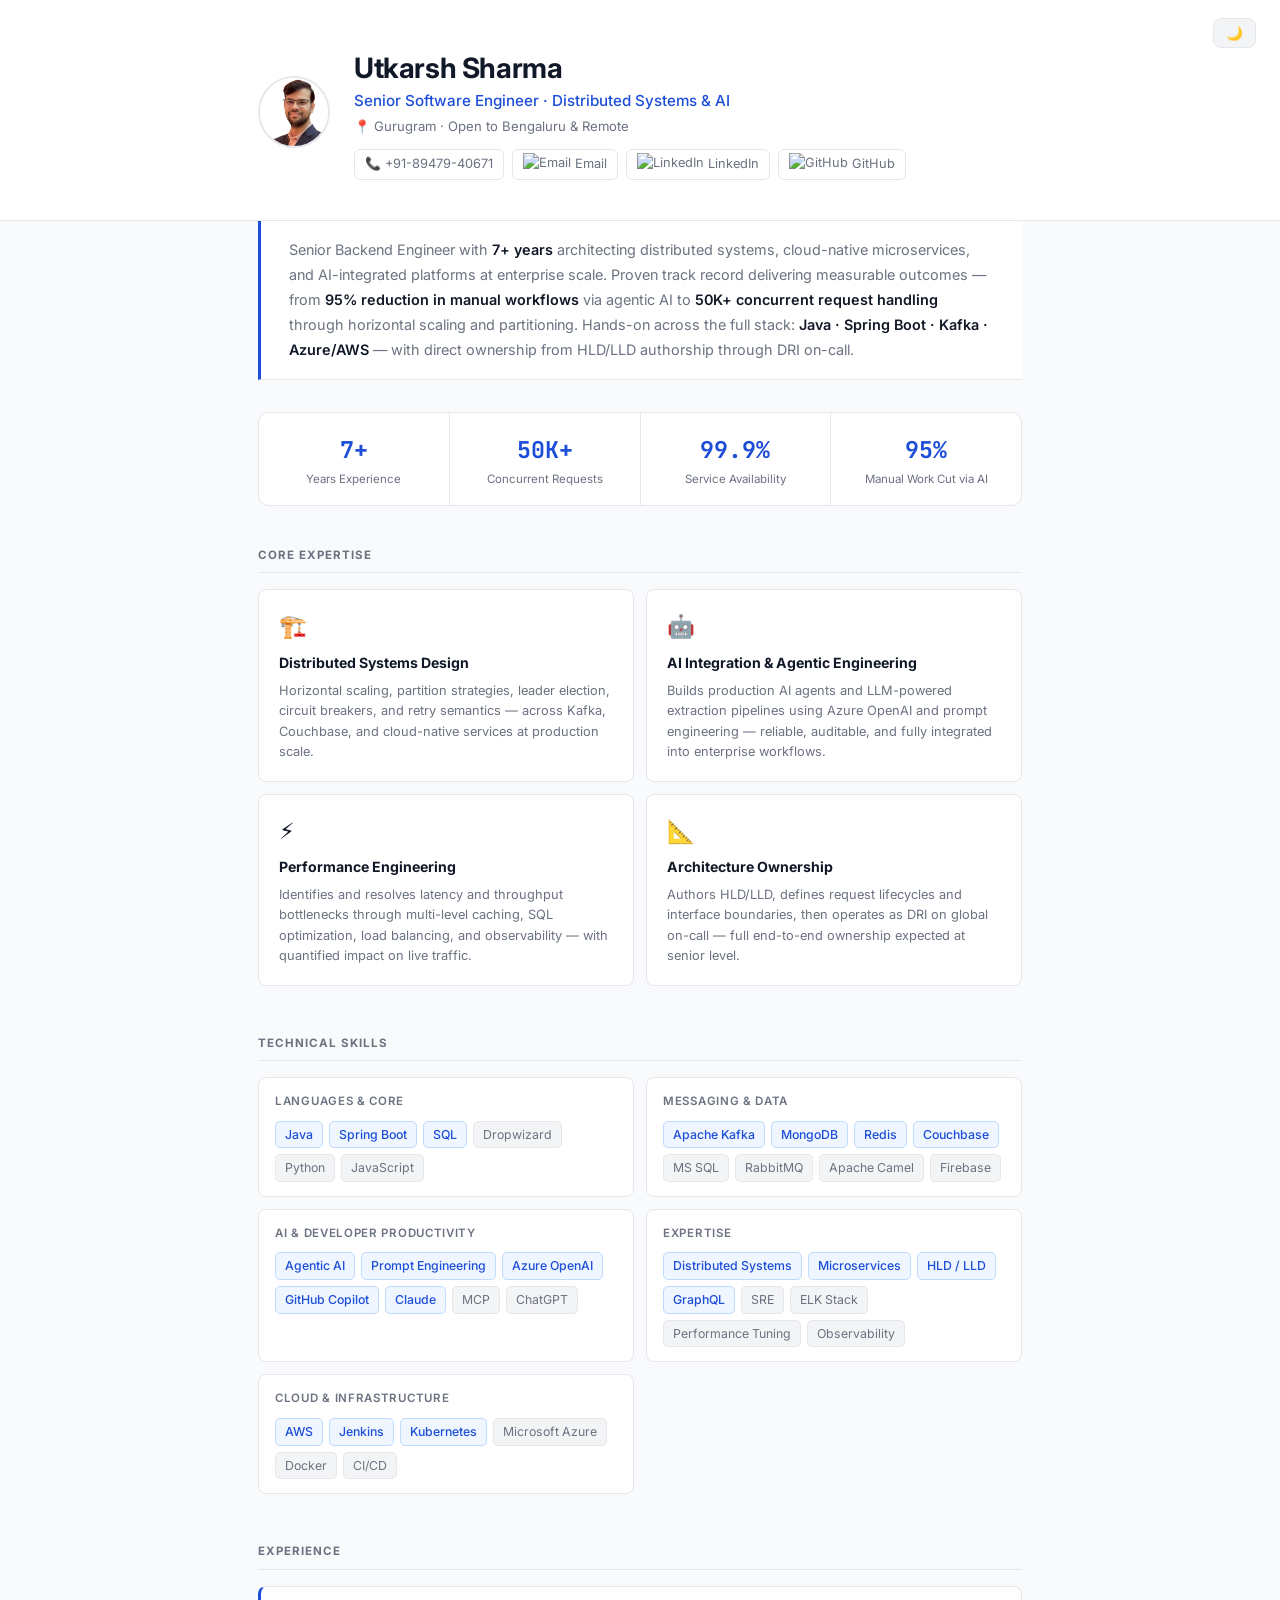
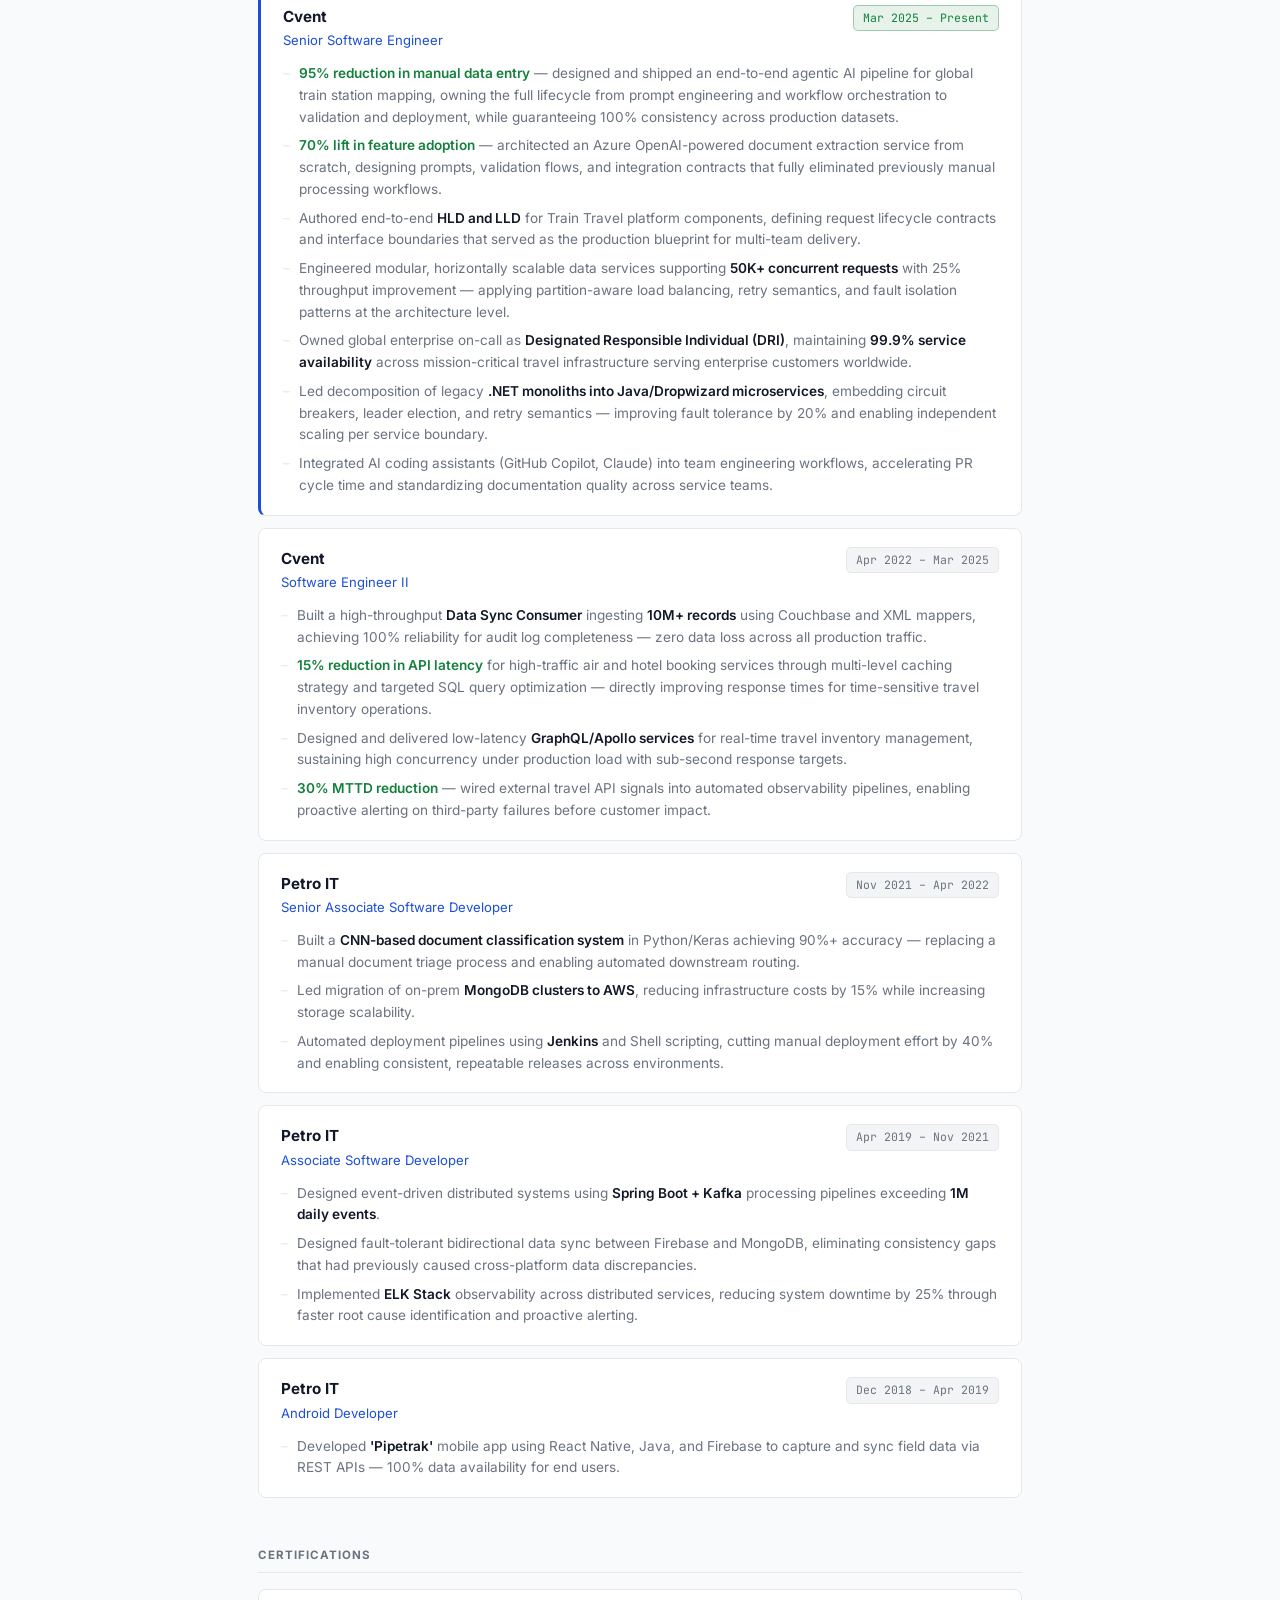
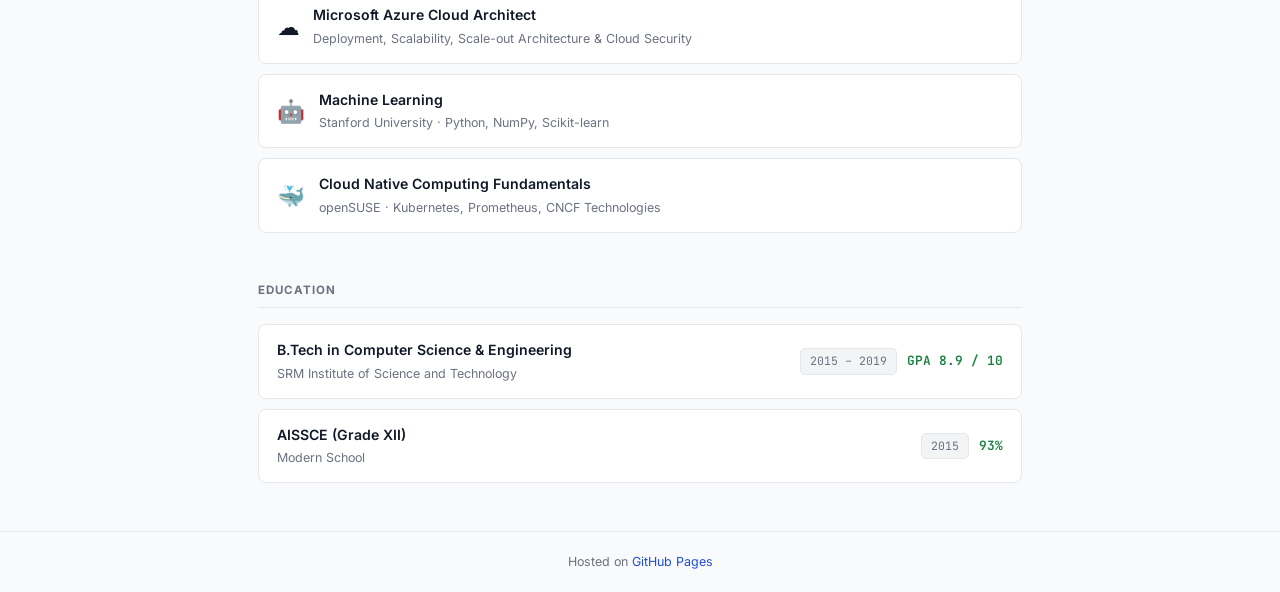
==== index.html @ 03e6850f "Add files via upload" ====
<!DOCTYPE html>
<html lang="en">
<head>
  <meta charset="UTF-8" />
  <meta name="viewport" content="width=device-width, initial-scale=1.0" />
  <title>Utkarsh Sharma — Senior Software Engineer</title>
  <link rel="preconnect" href="https://fonts.googleapis.com" />
  <link rel="preconnect" href="https://fonts.gstatic.com" crossorigin />
  <link href="https://fonts.googleapis.com/css2?family=Inter:wght@300;400;500;600;700&family=JetBrains+Mono:wght@400;500&display=swap" rel="stylesheet" />
  <link rel="stylesheet" href="style.css" />
</head>
<body class="light">

  <button class="theme-toggle" id="themeToggle" title="Toggle theme">
    <span class="icon-moon">🌙</span>
    <span class="icon-sun">☀️</span>
  </button>

  <!-- Hero -->
  <header class="hero">
    <div class="container">
      <div class="hero-inner">
        <div class="avatar-wrap">
          <img class="avatar" src="Utkarsh_Sharma.png" alt="Utkarsh Sharma" />
        </div>
        <div class="hero-text">
          <h1>Utkarsh Sharma</h1>
          <p class="title">Senior Software Engineer · Distributed Systems &amp; AI</p>
          <p class="location">📍 Gurugram · Open to Bengaluru &amp; Remote</p>
          <div class="contact-links">
            <a href="tel:+918947940671">📞 +91-89479-40671</a>
            <a href="mailto:utkarsh.sharma26@hotmail.com">
              <img src="https://www.google.com/s2/favicons?domain=outlook.com&sz=16" alt="Email" width="13" height="13" class="contact-icon" />Email
            </a>
            <a href="https://www.linkedin.com/in/utkarshsharma26" target="_blank">
              <img src="https://www.linkedin.com/favicon.ico" alt="LinkedIn" width="13" height="13" class="contact-icon" />LinkedIn
            </a>
            <a href="https://github.com/utkarshsharma26" target="_blank">
              <img src="https://github.com/favicon.ico" alt="GitHub" width="13" height="13" class="contact-icon" />GitHub
            </a>
          </div>
        </div>
      </div>
    </div>
  </header>

  <main class="container">

    <!-- Summary -->
    <div class="summary">
      Senior Backend Engineer with <strong>7+ years</strong> architecting distributed systems, cloud-native microservices, and AI-integrated platforms at enterprise scale. Proven track record delivering measurable outcomes — from <strong>95% reduction in manual workflows</strong> via agentic AI to <strong>50K+ concurrent request handling</strong> through horizontal scaling and partitioning. Hands-on across the full stack: <strong>Java · Spring Boot · Kafka · Azure/AWS</strong> — with direct ownership from HLD/LLD authorship through DRI on-call.
    </div>

    <!-- Stats -->
    <section class="stats-bar">
      <div class="stat">
        <span class="stat-num">7+</span>
        <span class="stat-label">Years Experience</span>
      </div>
      <div class="stat">
        <span class="stat-num">50K+</span>
        <span class="stat-label">Concurrent Requests</span>
      </div>
      <div class="stat">
        <span class="stat-num">99.9%</span>
        <span class="stat-label">Service Availability</span>
      </div>
      <div class="stat">
        <span class="stat-num">95%</span>
        <span class="stat-label">Manual Work Cut via AI</span>
      </div>
    </section>

    <!-- Core Expertise Pillars -->
    <section class="section">
      <h2 class="section-title">Core Expertise</h2>
      <div class="pillars">
        <div class="pillar">
          <div class="pillar-icon">🏗️</div>
          <h3>Distributed Systems Design</h3>
          <p>Horizontal scaling, partition strategies, leader election, circuit breakers, and retry semantics — across Kafka, Couchbase, and cloud-native services at production scale.</p>
        </div>
        <div class="pillar">
          <div class="pillar-icon">🤖</div>
          <h3>AI Integration &amp; Agentic Engineering</h3>
          <p>Builds production AI agents and LLM-powered extraction pipelines using Azure OpenAI and prompt engineering — reliable, auditable, and fully integrated into enterprise workflows.</p>
        </div>
        <div class="pillar">
          <div class="pillar-icon">⚡</div>
          <h3>Performance Engineering</h3>
          <p>Identifies and resolves latency and throughput bottlenecks through multi-level caching, SQL optimization, load balancing, and observability — with quantified impact on live traffic.</p>
        </div>
        <div class="pillar">
          <div class="pillar-icon">📐</div>
          <h3>Architecture Ownership</h3>
          <p>Authors HLD/LLD, defines request lifecycles and interface boundaries, then operates as DRI on global on-call — full end-to-end ownership expected at senior level.</p>
        </div>
      </div>
    </section>

    <!-- Skills -->
    <section class="section">
      <h2 class="section-title">Technical Skills</h2>
      <div class="skills-grid">

        <div class="skill-group">
          <h3>Languages &amp; Core</h3>
          <div class="tags">
            <span class="tag star">Java</span>
            <span class="tag star">Spring Boot</span>
            <span class="tag star">SQL</span>
            <span class="tag">Dropwizard</span>
            <span class="tag">Python</span>
            <span class="tag">JavaScript</span>
          </div>
        </div>

        <div class="skill-group">
          <h3>Messaging &amp; Data</h3>
          <div class="tags">
            <span class="tag star">Apache Kafka</span>
            <span class="tag star">MongoDB</span>
            <span class="tag star">Redis</span>
            <span class="tag star">Couchbase</span>
            <span class="tag">MS SQL</span>
            <span class="tag">RabbitMQ</span>
            <span class="tag">Apache Camel</span>
            <span class="tag">Firebase</span>
          </div>
        </div>

        <div class="skill-group">
          <h3>AI &amp; Developer Productivity</h3>
          <div class="tags">
            <span class="tag star">Agentic AI</span>
            <span class="tag star">Prompt Engineering</span>
            <span class="tag star">Azure OpenAI</span>
            <span class="tag star">GitHub Copilot</span>
            <span class="tag star">Claude</span>
            <span class="tag">MCP</span>
            <span class="tag">ChatGPT</span>
          </div>
        </div>

        <div class="skill-group">
          <h3>Expertise</h3>
          <div class="tags">
            <span class="tag star">Distributed Systems</span>
            <span class="tag star">Microservices</span>
            <span class="tag star">HLD / LLD</span>
            <span class="tag star">GraphQL</span>
            <span class="tag">SRE</span>
            <span class="tag">ELK Stack</span>
            <span class="tag">Performance Tuning</span>
            <span class="tag">Observability</span>
          </div>
        </div>

        <div class="skill-group">
          <h3>Cloud &amp; Infrastructure</h3>
          <div class="tags">
            <span class="tag star">AWS</span>
            <span class="tag star">Jenkins</span>
            <span class="tag star">Kubernetes</span>
            <span class="tag">Microsoft Azure</span>
            <span class="tag">Docker</span>
            <span class="tag">CI/CD</span>
          </div>
        </div>

      </div>
    </section>

    <!-- Experience -->
    <section class="section">
      <h2 class="section-title">Experience</h2>
      <div class="timeline">

        <!-- Cvent SSE -->
        <div class="timeline-item">
          <div class="timeline-header">
            <div>
              <h3 class="company">Cvent</h3>
              <p class="role">Senior Software Engineer</p>
            </div>
            <span class="badge badge-green">Mar 2025 – Present</span>
          </div>
          <ul class="achievements">
            <li>
              <span class="highlight">95% reduction in manual data entry</span> — designed and shipped an end-to-end agentic AI pipeline for global train station mapping, owning the full lifecycle from prompt engineering and workflow orchestration to validation and deployment, while guaranteeing 100% consistency across production datasets.
            </li>
            <li>
              <span class="highlight">70% lift in feature adoption</span> — architected an Azure OpenAI-powered document extraction service from scratch, designing prompts, validation flows, and integration contracts that fully eliminated previously manual processing workflows.
            </li>
            <li>
              Authored end-to-end <strong>HLD and LLD</strong> for Train Travel platform components, defining request lifecycle contracts and interface boundaries that served as the production blueprint for multi-team delivery.
            </li>
            <li>
              Engineered modular, horizontally scalable data services supporting <strong>50K+ concurrent requests</strong> with 25% throughput improvement — applying partition-aware load balancing, retry semantics, and fault isolation patterns at the architecture level.
            </li>
            <li>
              Owned global enterprise on-call as <strong>Designated Responsible Individual (DRI)</strong>, maintaining <strong>99.9% service availability</strong> across mission-critical travel infrastructure serving enterprise customers worldwide.
            </li>
            <li>
              Led decomposition of legacy <strong>.NET monoliths into Java/Dropwizard microservices</strong>, embedding circuit breakers, leader election, and retry semantics — improving fault tolerance by 20% and enabling independent scaling per service boundary.
            </li>
            <li>
              Integrated AI coding assistants (GitHub Copilot, Claude) into team engineering workflows, accelerating PR cycle time and standardizing documentation quality across service teams.
            </li>
          </ul>
        </div>

        <!-- Cvent SWE II -->
        <div class="timeline-item">
          <div class="timeline-header">
            <div>
              <h3 class="company">Cvent</h3>
              <p class="role">Software Engineer II</p>
            </div>
            <span class="badge">Apr 2022 – Mar 2025</span>
          </div>
          <ul class="achievements">
            <li>
              Built a high-throughput <strong>Data Sync Consumer</strong> ingesting <strong>10M+ records</strong> using Couchbase and XML mappers, achieving 100% reliability for audit log completeness — zero data loss across all production traffic.
            </li>
            <li>
              <span class="highlight">15% reduction in API latency</span> for high-traffic air and hotel booking services through multi-level caching strategy and targeted SQL query optimization — directly improving response times for time-sensitive travel inventory operations.
            </li>
            <li>
              Designed and delivered low-latency <strong>GraphQL/Apollo services</strong> for real-time travel inventory management, sustaining high concurrency under production load with sub-second response targets.
            </li>
            <li>
              <span class="highlight">30% MTTD reduction</span> — wired external travel API signals into automated observability pipelines, enabling proactive alerting on third-party failures before customer impact.
            </li>
          </ul>
        </div>

        <!-- Petro IT Senior -->
        <div class="timeline-item">
          <div class="timeline-header">
            <div>
              <h3 class="company">Petro IT</h3>
              <p class="role">Senior Associate Software Developer</p>
            </div>
            <span class="badge">Nov 2021 – Apr 2022</span>
          </div>
          <ul class="achievements">
            <li>
              Built a <strong>CNN-based document classification system</strong> in Python/Keras achieving 90%+ accuracy — replacing a manual document triage process and enabling automated downstream routing.
            </li>
            <li>
              Led migration of on-prem <strong>MongoDB clusters to AWS</strong>, reducing infrastructure costs by 15% while increasing storage scalability.
            </li>
            <li>
              Automated deployment pipelines using <strong>Jenkins</strong> and Shell scripting, cutting manual deployment effort by 40% and enabling consistent, repeatable releases across environments.
            </li>
          </ul>
        </div>

        <!-- Petro IT Associate -->
        <div class="timeline-item">
          <div class="timeline-header">
            <div>
              <h3 class="company">Petro IT</h3>
              <p class="role">Associate Software Developer</p>
            </div>
            <span class="badge">Apr 2019 – Nov 2021</span>
          </div>
          <ul class="achievements">
            <li>
              Designed event-driven distributed systems using <strong>Spring Boot + Kafka</strong> processing pipelines exceeding <strong>1M daily events</strong>.
            </li>
            <li>
              Designed fault-tolerant bidirectional data sync between Firebase and MongoDB, eliminating consistency gaps that had previously caused cross-platform data discrepancies.
            </li>
            <li>
              Implemented <strong>ELK Stack</strong> observability across distributed services, reducing system downtime by 25% through faster root cause identification and proactive alerting.
            </li>
          </ul>
        </div>

        <!-- Petro IT Android -->
        <div class="timeline-item">
          <div class="timeline-header">
            <div>
              <h3 class="company">Petro IT</h3>
              <p class="role">Android Developer</p>
            </div>
            <span class="badge">Dec 2018 – Apr 2019</span>
          </div>
          <ul class="achievements">
            <li>
              Developed <strong>'Pipetrak'</strong> mobile app using React Native, Java, and Firebase to capture and sync field data via REST APIs — 100% data availability for end users.
            </li>
          </ul>
        </div>

      </div>
    </section>

    <!-- Certifications -->
    <section class="section">
      <h2 class="section-title">Certifications</h2>
      <div class="cert-grid">
        <div class="cert-card">
          <div class="cert-icon">☁️</div>
          <div>
            <h3>Microsoft Azure Cloud Architect</h3>
            <p>Deployment, Scalability, Scale-out Architecture &amp; Cloud Security</p>
          </div>
        </div>
        <div class="cert-card">
          <div class="cert-icon">🤖</div>
          <div>
            <h3>Machine Learning</h3>
            <p>Stanford University · Python, NumPy, Scikit-learn</p>
          </div>
        </div>
        <div class="cert-card">
          <div class="cert-icon">🐳</div>
          <div>
            <h3>Cloud Native Computing Fundamentals</h3>
            <p>openSUSE · Kubernetes, Prometheus, CNCF Technologies</p>
          </div>
        </div>
      </div>
    </section>

    <!-- Education -->
    <section class="section">
      <h2 class="section-title">Education</h2>
      <div class="edu-grid">
        <div class="edu-card">
          <div class="edu-info">
            <h3>B.Tech in Computer Science &amp; Engineering</h3>
            <p>SRM Institute of Science and Technology</p>
          </div>
          <div class="edu-meta">
            <span class="badge">2015 – 2019</span>
            <span class="gpa">GPA 8.9 / 10</span>
          </div>
        </div>
        <div class="edu-card">
          <div class="edu-info">
            <h3>AISSCE (Grade XII)</h3>
            <p>Modern School</p>
          </div>
          <div class="edu-meta">
            <span class="badge">2015</span>
            <span class="gpa">93%</span>
          </div>
        </div>
      </div>
    </section>

  </main>

  <footer>
    <div class="container">
      <p>Hosted on <a href="https://pages.github.com" target="_blank">GitHub Pages</a></p>
    </div>
  </footer>

  <script>
    const btn = document.getElementById('themeToggle');
    const saved = localStorage.getItem('theme');
    if (saved) document.body.className = saved;
    btn.addEventListener('click', () => {
      const next = document.body.classList.contains('light') ? 'dark' : 'light';
      document.body.className = next;
      localStorage.setItem('theme', next);
    });
  </script>
</body>
</html>
---- style.css ----
*, *::before, *::after { box-sizing: border-box; margin: 0; padding: 0; }

/* ── Light theme (default) ── */
:root,
body.light {
  --bg: #f9fafb;
  --surface: #ffffff;
  --surface2: #f3f4f6;
  --border: #e5e7eb;
  --text: #111827;
  --text-muted: #6b7280;
  --accent: #1d4ed8;
  --accent-green: #15803d;
  --ai-color: #7c3aed;
  --hero-bg: #ffffff;
  --summary-border: #1d4ed8;
  --toggle-bg: #f3f4f6;
  --toggle-border: #e5e7eb;
  --star-bg: #eff6ff;
  --star-border: #bfdbfe;
  --star-text: #1d4ed8;
}

/* ── Dark theme ── */
body.dark {
  --bg: #0f1117;
  --surface: #1a1f2e;
  --surface2: #232838;
  --border: #2d3348;
  --text: #f1f5f9;
  --text-muted: #94a3b8;
  --accent: #60a5fa;
  --accent-green: #4ade80;
  --ai-color: #a78bfa;
  --hero-bg: #1a1f2e;
  --summary-border: #60a5fa;
  --toggle-bg: #232838;
  --toggle-border: #2d3348;
  --star-bg: #1e3a5f;
  --star-border: #2563eb;
  --star-text: #93c5fd;
}

html { scroll-behavior: smooth; }

body {
  font-family: 'Inter', system-ui, sans-serif;
  background: var(--bg);
  color: var(--text);
  line-height: 1.6;
  font-size: 15px;
  transition: background 0.2s, color 0.2s;
}

/* ── Theme toggle ── */
.theme-toggle {
  position: fixed;
  top: 18px; right: 24px;
  z-index: 100;
  background: var(--toggle-bg);
  border: 1px solid var(--toggle-border);
  border-radius: 8px;
  padding: 6px 12px;
  cursor: pointer;
  font-size: 0.85rem;
  color: var(--text-muted);
  display: flex;
  align-items: center;
  gap: 5px;
  transition: background 0.2s, border-color 0.2s;
}
.theme-toggle:hover { border-color: var(--accent); color: var(--accent); }

body.light .icon-sun  { display: none; }
body.light .icon-moon { display: inline; }
body.dark  .icon-moon { display: none; }
body.dark  .icon-sun  { display: inline; }

/* ── Layout ── */
.container {
  max-width: 820px;
  margin: 0 auto;
  padding: 0 28px;
}

/* ── Hero ── */
.hero {
  background: var(--hero-bg);
  border-bottom: 1px solid var(--border);
  padding: 52px 0 40px;
  transition: background 0.2s;
}

.hero-inner {
  display: flex;
  align-items: center;
  gap: 24px;
}

.avatar-wrap { position: relative; flex-shrink: 0; }

.avatar {
  width: 72px; height: 72px;
  border-radius: 50%;
  object-fit: cover;
  border: 2px solid var(--border);
}


.hero-text h1 {
  font-size: 1.75rem;
  font-weight: 700;
  letter-spacing: -0.4px;
  line-height: 1.2;
  color: var(--text);
}

.hero-text .title {
  color: var(--accent);
  font-size: 0.95rem;
  font-weight: 500;
  margin-top: 3px;
}

.hero-text .location {
  color: var(--text-muted);
  font-size: 0.82rem;
  margin-top: 3px;
}

.contact-links {
  display: flex;
  flex-wrap: wrap;
  gap: 8px;
  margin-top: 12px;
}

.contact-links a {
  color: var(--text-muted);
  text-decoration: none;
  font-size: 0.8rem;
  padding: 4px 10px;
  border: 1px solid var(--border);
  border-radius: 6px;
  transition: color 0.15s, border-color 0.15s;
}
.contact-links a:hover { color: var(--accent); border-color: var(--accent); }

.contact-icon {
  vertical-align: middle;
  margin-right: 4px;
  position: relative;
  top: -1px;
}

/* ── Summary — aligned with main content ── */
.summary {
  margin: 0 auto;
  max-width: 820px;
  padding: 16px 28px;
  font-size: 0.9rem;
  color: var(--text-muted);
  line-height: 1.75;
  border-left: 3px solid var(--summary-border);
  background: var(--surface);
  border-bottom: 1px solid var(--border);
}
.summary strong { color: var(--text); font-weight: 600; }

/* ── Stats bar ── */
.stats-bar {
  display: grid;
  grid-template-columns: repeat(4, 1fr);
  border: 1px solid var(--border);
  border-radius: 10px;
  overflow: hidden;
  margin: 32px 0 40px;
  background: var(--border);
  gap: 1px;
}

.stat {
  background: var(--surface);
  padding: 18px 16px;
  text-align: center;
}

.stat-num {
  display: block;
  font-size: 1.45rem;
  font-weight: 700;
  color: var(--accent);
  font-family: 'JetBrains Mono', monospace;
}

.stat-label {
  display: block;
  font-size: 0.72rem;
  color: var(--text-muted);
  margin-top: 3px;
  line-height: 1.4;
}

/* ── Section ── */
.section { margin-bottom: 48px; }

.section-title {
  font-size: 0.72rem;
  font-weight: 700;
  letter-spacing: 1px;
  text-transform: uppercase;
  color: var(--text-muted);
  margin-bottom: 16px;
  padding-bottom: 8px;
  border-bottom: 1px solid var(--border);
}

/* ── Core Expertise Pillars ── */
.pillars {
  display: grid;
  grid-template-columns: 1fr 1fr;
  gap: 12px;
}

.pillar {
  background: var(--surface);
  border: 1px solid var(--border);
  border-radius: 8px;
  padding: 18px 20px;
}

.pillar-icon {
  font-size: 1.4rem;
  margin-bottom: 8px;
}

.pillar h3 {
  font-size: 0.88rem;
  font-weight: 700;
  color: var(--text);
  margin-bottom: 6px;
}

.pillar p {
  font-size: 0.8rem;
  color: var(--text-muted);
  line-height: 1.6;
}

/* ── Skills ── */
.skills-grid {
  display: grid;
  grid-template-columns: 1fr 1fr;
  gap: 12px;
}

.skill-group {
  background: var(--surface);
  border: 1px solid var(--border);
  border-radius: 8px;
  padding: 14px 16px;
}

.skill-group h3 {
  font-size: 0.72rem;
  font-weight: 600;
  text-transform: uppercase;
  letter-spacing: 0.7px;
  color: var(--text-muted);
  margin-bottom: 10px;
}

.tags { display: flex; flex-wrap: wrap; gap: 6px; }

.tag {
  font-size: 0.77rem;
  padding: 3px 9px;
  border-radius: 5px;
  background: var(--surface2);
  border: 1px solid var(--border);
  color: var(--text-muted);
}

/* Highlighted / key skills */
.tag.star {
  background: var(--star-bg);
  border-color: var(--star-border);
  color: var(--star-text);
  font-weight: 500;
}

/* ── Timeline ── */
.timeline { display: flex; flex-direction: column; gap: 12px; }

.timeline-item {
  background: var(--surface);
  border: 1px solid var(--border);
  border-radius: 8px;
  padding: 18px 22px;
  position: relative;
}

.timeline-item:first-child {
  border-left: 3px solid var(--accent);
}

.timeline-header {
  display: flex;
  justify-content: space-between;
  align-items: flex-start;
  margin-bottom: 12px;
  flex-wrap: wrap;
  gap: 6px;
}

.company {
  font-size: 0.95rem;
  font-weight: 700;
  color: var(--text);
}

.role {
  font-size: 0.82rem;
  color: var(--accent);
  margin-top: 1px;
}

.badge {
  font-size: 0.72rem;
  padding: 3px 9px;
  border-radius: 5px;
  background: var(--surface2);
  border: 1px solid var(--border);
  color: var(--text-muted);
  white-space: nowrap;
  font-family: 'JetBrains Mono', monospace;
}

.badge.badge-green {
  background: color-mix(in srgb, var(--accent-green) 10%, transparent);
  border-color: color-mix(in srgb, var(--accent-green) 35%, transparent);
  color: var(--accent-green);
}

.achievements {
  list-style: none;
  display: flex;
  flex-direction: column;
  gap: 7px;
}

.achievements li {
  font-size: 0.85rem;
  color: var(--text-muted);
  padding-left: 16px;
  position: relative;
  line-height: 1.6;
}

.achievements li::before {
  content: '–';
  position: absolute;
  left: 0;
  color: var(--border);
}

.achievements li strong { color: var(--text); font-weight: 600; }

.highlight { color: var(--accent-green); font-weight: 600; }

/* ── Certifications ── */
.cert-grid { display: flex; flex-direction: column; gap: 10px; }

.cert-card {
  display: flex;
  align-items: center;
  gap: 14px;
  background: var(--surface);
  border: 1px solid var(--border);
  border-radius: 8px;
  padding: 14px 18px;
}

.cert-icon { font-size: 1.4rem; flex-shrink: 0; }

.cert-card h3 { font-size: 0.88rem; font-weight: 600; color: var(--text); }
.cert-card p  { font-size: 0.78rem; color: var(--text-muted); margin-top: 2px; }

/* ── Education ── */
.edu-grid { display: flex; flex-direction: column; gap: 10px; }

.edu-card {
  display: flex;
  align-items: center;
  justify-content: space-between;
  background: var(--surface);
  border: 1px solid var(--border);
  border-radius: 8px;
  padding: 14px 18px;
  flex-wrap: wrap;
  gap: 8px;
}

.edu-info h3 { font-size: 0.88rem; font-weight: 600; }
.edu-info p  { font-size: 0.78rem; color: var(--text-muted); margin-top: 2px; }

.edu-meta { display: flex; align-items: center; gap: 10px; }

.gpa {
  font-size: 0.8rem;
  font-weight: 600;
  color: var(--accent-green);
  font-family: 'JetBrains Mono', monospace;
}

/* ── Footer ── */
footer {
  border-top: 1px solid var(--border);
  padding: 20px 0;
  text-align: center;
  color: var(--text-muted);
  font-size: 0.78rem;
}
footer a { color: var(--accent); text-decoration: none; }
footer a:hover { text-decoration: underline; }

/* ── Responsive ── */
@media (max-width: 600px) {
  .theme-toggle { top: 12px; right: 14px; }
  .hero { padding: 36px 0 28px; }
  .hero-inner { flex-direction: column; align-items: flex-start; gap: 14px; }
  .hero-text h1 { font-size: 1.4rem; }
  .summary { padding: 14px 20px; }
  .stats-bar { grid-template-columns: repeat(2, 1fr); }
  .pillars { grid-template-columns: 1fr; }
  .skills-grid { grid-template-columns: 1fr; }
  .timeline-header { flex-direction: column; }
  .edu-card { flex-direction: column; align-items: flex-start; }
}
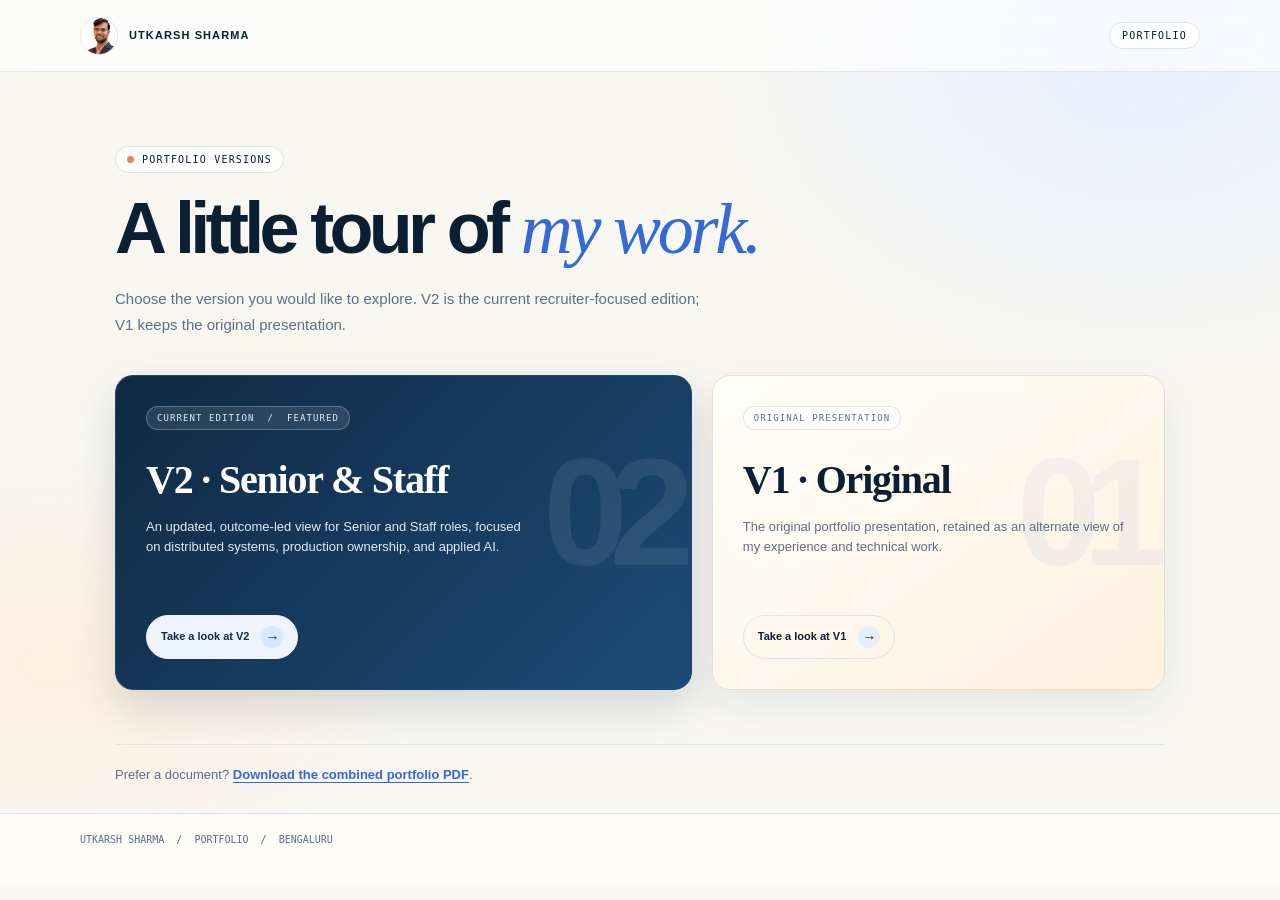
==== commit bcd24095: "Add files via upload" ====
--- a/index.html
+++ b/index.html
@@ -1,375 +1,64 @@
-<!DOCTYPE html>
+<!doctype html>
 <html lang="en">
 <head>
-  <meta charset="UTF-8" />
-  <meta name="viewport" content="width=device-width, initial-scale=1.0" />
-  <title>Utkarsh Sharma — Senior Software Engineer</title>
-  <link rel="preconnect" href="https://fonts.googleapis.com" />
-  <link rel="preconnect" href="https://fonts.gstatic.com" crossorigin />
-  <link href="https://fonts.googleapis.com/css2?family=Inter:wght@300;400;500;600;700&family=JetBrains+Mono:wght@400;500&display=swap" rel="stylesheet" />
-  <link rel="stylesheet" href="style.css" />
+  <meta charset="utf-8">
+  <meta name="viewport" content="width=device-width, initial-scale=1">
+  <meta name="theme-color" content="#f4f7fb">
+  <meta name="description" content="Explore Utkarsh Sharma's portfolio in two presentations: the current Senior and Staff focused V2 and the original V1.">
+  <title>Utkarsh Sharma | Portfolio</title>
+  <link rel="icon" type="image/svg+xml" href="favicon.svg">
+  <style>
+    :root{color-scheme:light;--paper:#f4f7fb;--surface:#fff;--ink:#0b1f33;--muted:#5d7085;--line:#d8e2ec;--blue:#2f68d8;--navy:#0b1f33;--pale:#e5eefb;--sans:Inter,-apple-system,BlinkMacSystemFont,"Segoe UI",Arial,sans-serif;--serif:Georgia,"Times New Roman",serif}
+    *{box-sizing:border-box}html{min-width:320px;background:var(--paper)}body{margin:0;background:var(--paper);color:var(--ink);font-family:var(--sans);font-size:16px;line-height:1.6}.skip-link{position:absolute;left:-9999px;top:8px;z-index:5;padding:9px 13px;background:#fff;color:var(--ink)}.skip-link:focus{left:16px;outline:3px solid var(--blue);outline-offset:3px}
+    .topbar{min-height:72px;padding:14px max(28px,calc((100vw - 1120px)/2));display:flex;align-items:center;justify-content:space-between;gap:20px;border-bottom:1px solid var(--line);background:rgba(255,255,255,.7)}.brand{display:flex;align-items:center;gap:11px;color:var(--ink);font-size:11px;font-weight:700;letter-spacing:.1em;text-decoration:none}.brand img{width:38px;height:38px;border:1px solid var(--line);border-radius:50%;object-fit:cover}.topbar-note,.eyebrow{color:var(--muted);font:500 10px ui-monospace,SFMono-Regular,Menlo,monospace;letter-spacing:.12em}
+    .shell{width:min(1050px,calc(100% - 48px));margin:0 auto}.intro{padding:82px 0 36px}.eyebrow{margin:0 0 18px;color:var(--blue)}h1{max-width:780px;margin:0;font:500 clamp(42px,7vw,72px)/1.03 var(--serif);letter-spacing:-.045em}.intro-copy{max-width:630px;margin:20px 0 0;color:var(--muted);font-size:16px;line-height:1.75}.choices{display:grid;grid-template-columns:1.12fr .88fr;gap:18px;padding-bottom:50px}.choice{min-height:300px;padding:29px 31px;display:flex;flex-direction:column;align-items:flex-start;border:1px solid var(--line);background:var(--surface)}.choice--featured{border-color:var(--navy);background:var(--navy);color:#fff}.choice-label{margin:0 0 30px;color:var(--muted);font:500 10px ui-monospace,SFMono-Regular,Menlo,monospace;letter-spacing:.12em}.choice--featured .choice-label{color:#c2d7f2}.choice h2{margin:0;font:500 clamp(28px,4vw,40px)/1.1 var(--serif);letter-spacing:-.03em}.choice p:not(.choice-label){max-width:450px;margin:15px 0 25px;color:var(--muted);font-size:14px}.choice--featured p:not(.choice-label){color:#d3e1f1}.choice-link{min-height:45px;margin-top:auto;padding:11px 17px;display:inline-flex;align-items:center;gap:18px;border:1px solid var(--line);color:var(--ink);font-size:12px;font-weight:650;text-decoration:none}.choice-link:hover{border-color:var(--blue);color:var(--blue)}.choice--featured .choice-link{border-color:#e0ebfb;background:#e0ebfb;color:var(--navy)}.choice--featured .choice-link:hover{background:#fff;border-color:#fff}.pdf-link{padding:18px 0 0;border-top:1px solid var(--line);color:var(--muted);font-size:13px}.pdf-link a{color:var(--ink);font-weight:600;text-underline-offset:3px}.footer{min-height:74px;margin-top:16px;padding:20px max(28px,calc((100vw - 1120px)/2));border-top:1px solid var(--line);color:var(--muted);font:10px ui-monospace,SFMono-Regular,Menlo,monospace}
+    a:focus-visible{outline:3px solid var(--blue);outline-offset:4px}@media(max-width:700px){.topbar{min-height:62px;padding:10px 20px}.topbar-note{font-size:8px}.shell{width:min(100% - 36px,560px)}.intro{padding:58px 0 28px}.choices{grid-template-columns:1fr}.choice{min-height:255px;padding:24px}.choice-label{margin-bottom:23px}.footer{padding:18px 20px}}@media(prefers-reduced-motion:reduce){*,*::before,*::after{scroll-behavior:auto!important;transition-duration:.01ms!important}}
+
+    :root{--paper:#f8f7f2;--line:#dce3ec;--blue:#3569d4;--coral:#e7835f;--navy:#102943}
+    body{background:radial-gradient(ellipse at 89% 6%,#e8efff 0,transparent 27rem),radial-gradient(ellipse at 4% 75%,#fff0df 0,transparent 24rem),var(--paper)}
+    .topbar{position:relative;border-bottom-color:rgba(16,41,67,.1);background:rgba(255,255,255,.58);backdrop-filter:blur(12px)}
+    .topbar-note{padding:7px 12px;border:1px solid var(--line);border-radius:999px;background:rgba(255,255,255,.8);color:var(--ink)}
+    .intro{padding-top:73px}
+    .eyebrow{display:inline-flex;align-items:center;gap:8px;padding:7px 11px;border:1px solid var(--line);border-radius:999px;background:rgba(255,255,255,.8);color:var(--ink)}
+    .eyebrow:before{width:7px;height:7px;border-radius:50%;background:var(--coral);content:""}
+    h1{font-family:var(--sans);font-weight:650;letter-spacing:-.065em}
+    h1 em{color:var(--blue);font-family:var(--serif);font-weight:400;letter-spacing:-.045em}
+    .intro-copy{max-width:590px;font-size:15px}
+    .choices{gap:20px}
+    .choice{position:relative;min-height:315px;padding:30px;overflow:hidden;border-radius:18px;box-shadow:0 16px 40px rgba(16,41,67,.08);transition:transform .18s ease,box-shadow .18s ease}
+    .choice:after{position:absolute;top:76px;right:15px;color:var(--blue);font:700 152px/.8 var(--sans);letter-spacing:-.12em;opacity:.055;pointer-events:none;content:"01"}
+    .choice--featured{border-color:#21466d;background:linear-gradient(135deg,#102943,#1c4c78);box-shadow:0 18px 44px rgba(16,41,67,.16)}
+    .choice--featured:after{color:#fff;content:"02";opacity:.08}
+    .choice:not(.choice--featured){border-color:#ecdcca;background:linear-gradient(145deg,#fffefa,#fff1df)}
+    .choice-label{position:relative;z-index:1;margin-bottom:28px;padding:6px 10px;border:1px solid rgba(16,41,67,.12);border-radius:999px;background:rgba(255,255,255,.75);font-size:9px}
+    .choice--featured .choice-label{border-color:rgba(255,255,255,.26);background:rgba(255,255,255,.1);color:#e2efff}
+    .choice h2,.choice p:not(.choice-label),.choice-link{position:relative;z-index:1}
+    .choice h2{font-weight:600}
+    .choice p:not(.choice-label){max-width:385px;font-size:13px}
+    .choice--featured p:not(.choice-label){color:#e0ebf8}
+    .choice-link{min-height:44px;padding:10px 14px;border-radius:999px;gap:12px;font-size:11px}
+    .choice-link span{display:grid;width:22px;height:22px;place-items:center;border-radius:50%;background:var(--pale);font-size:14px}
+    .choice--featured .choice-link{border-color:#edf4ff;background:#edf4ff}
+    .choice--featured .choice-link span{background:#d8e7ff}
+    .pdf-link{margin-top:4px;padding-top:20px}
+    .pdf-link a{color:var(--blue)}
+    .footer{margin-top:28px;background:rgba(255,255,255,.45)}
+    @media(hover:hover){.choice:hover{transform:translateY(-4px);box-shadow:0 22px 50px rgba(16,41,67,.14)}.choice--featured:hover{box-shadow:0 23px 52px rgba(16,41,67,.22)}}
+    @media(max-width:700px){.intro{padding-top:55px}.choice{min-height:270px;padding:24px}.choice:after{top:80px;right:13px;font-size:126px}.choice-label{margin-bottom:23px}}
+    @media(prefers-reduced-motion:reduce){.choice{transition:none}}
+  </style>
 </head>
-<body class="light">
-
-  <button class="theme-toggle" id="themeToggle" title="Toggle theme">
-    <span class="icon-moon">🌙</span>
-    <span class="icon-sun">☀️</span>
-  </button>
-
-  <!-- Hero -->
-  <header class="hero">
-    <div class="container">
-      <div class="hero-inner">
-        <div class="avatar-wrap">
-          <img class="avatar" src="Utkarsh_Sharma.png" alt="Utkarsh Sharma" />
-        </div>
-        <div class="hero-text">
-          <h1>Utkarsh Sharma</h1>
-          <p class="title">Senior Software Engineer · Distributed Systems &amp; AI</p>
-          <p class="location">📍 Gurugram · Open to Bengaluru &amp; Remote</p>
-          <div class="contact-links">
-            <a href="tel:+918947940671">📞 +91-89479-40671</a>
-            <a href="mailto:utkarsh.sharma26@hotmail.com">
-              <img src="https://www.google.com/s2/favicons?domain=outlook.com&sz=16" alt="Email" width="13" height="13" class="contact-icon" />Email
-            </a>
-            <a href="https://www.linkedin.com/in/utkarshsharma26" target="_blank">
-              <img src="https://www.linkedin.com/favicon.ico" alt="LinkedIn" width="13" height="13" class="contact-icon" />LinkedIn
-            </a>
-            <a href="https://github.com/utkarshsharma26" target="_blank">
-              <img src="https://github.com/favicon.ico" alt="GitHub" width="13" height="13" class="contact-icon" />GitHub
-            </a>
-          </div>
-        </div>
-      </div>
-    </div>
-  </header>
-
-  <main class="container">
-
-    <!-- Summary -->
-    <div class="summary">
-      Senior Backend Engineer with <strong>7+ years</strong> architecting distributed systems, cloud-native microservices, and AI-integrated platforms at enterprise scale. Proven track record delivering measurable outcomes — from <strong>95% reduction in manual workflows</strong> via agentic AI to <strong>50K+ concurrent request handling</strong> through horizontal scaling and partitioning. Hands-on across the full stack: <strong>Java · Spring Boot · Kafka · Azure/AWS</strong> — with direct ownership from HLD/LLD authorship through DRI on-call.
-    </div>
-
-    <!-- Stats -->
-    <section class="stats-bar">
-      <div class="stat">
-        <span class="stat-num">7+</span>
-        <span class="stat-label">Years Experience</span>
-      </div>
-      <div class="stat">
-        <span class="stat-num">50K+</span>
-        <span class="stat-label">Concurrent Requests</span>
-      </div>
-      <div class="stat">
-        <span class="stat-num">99.9%</span>
-        <span class="stat-label">Service Availability</span>
-      </div>
-      <div class="stat">
-        <span class="stat-num">95%</span>
-        <span class="stat-label">Manual Work Cut via AI</span>
-      </div>
+<body>
+  <a class="skip-link" href="#main">Skip to portfolio choices</a>
+  <header class="topbar"><a class="brand" href="index.html"><img src="profile.png" alt=""><span>UTKARSH SHARMA</span></a><span class="topbar-note">PORTFOLIO</span></header>
+  <main class="shell" id="main">
+    <section class="intro" aria-labelledby="page-title"><p class="eyebrow">PORTFOLIO VERSIONS</p><h1 id="page-title">A little tour of <em>my work.</em></h1><p class="intro-copy">Choose the version you would like to explore. V2 is the current recruiter-focused edition; V1 keeps the original presentation.</p></section>
+    <section class="choices" aria-label="Choose a portfolio version">
+      <article class="choice choice--featured" aria-labelledby="v2-title"><p class="choice-label">CURRENT EDITION&nbsp; / &nbsp;FEATURED</p><h2 id="v2-title">V2 · Senior &amp; Staff</h2><p>An updated, outcome-led view for Senior and Staff roles, focused on distributed systems, production ownership, and applied AI.</p><a class="choice-link" href="v2/index.html">Take a look at V2 <span aria-hidden="true">&#8594;</span></a></article>
+      <article class="choice" aria-labelledby="v1-title"><p class="choice-label">ORIGINAL PRESENTATION</p><h2 id="v1-title">V1 · Original</h2><p>The original portfolio presentation, retained as an alternate view of my experience and technical work.</p><a class="choice-link" href="v1/index.html">Take a look at V1 <span aria-hidden="true">&#8594;</span></a></article>
     </section>
-
-    <!-- Core Expertise Pillars -->
-    <section class="section">
-      <h2 class="section-title">Core Expertise</h2>
-      <div class="pillars">
-        <div class="pillar">
-          <div class="pillar-icon">🏗️</div>
-          <h3>Distributed Systems Design</h3>
-          <p>Horizontal scaling, partition strategies, leader election, circuit breakers, and retry semantics — across Kafka, Couchbase, and cloud-native services at production scale.</p>
-        </div>
-        <div class="pillar">
-          <div class="pillar-icon">🤖</div>
-          <h3>AI Integration &amp; Agentic Engineering</h3>
-          <p>Builds production AI agents and LLM-powered extraction pipelines using Azure OpenAI and prompt engineering — reliable, auditable, and fully integrated into enterprise workflows.</p>
-        </div>
-        <div class="pillar">
-          <div class="pillar-icon">⚡</div>
-          <h3>Performance Engineering</h3>
-          <p>Identifies and resolves latency and throughput bottlenecks through multi-level caching, SQL optimization, load balancing, and observability — with quantified impact on live traffic.</p>
-        </div>
-        <div class="pillar">
-          <div class="pillar-icon">📐</div>
-          <h3>Architecture Ownership</h3>
-          <p>Authors HLD/LLD, defines request lifecycles and interface boundaries, then operates as DRI on global on-call — full end-to-end ownership expected at senior level.</p>
-        </div>
-      </div>
-    </section>
-
-    <!-- Skills -->
-    <section class="section">
-      <h2 class="section-title">Technical Skills</h2>
-      <div class="skills-grid">
-
-        <div class="skill-group">
-          <h3>Languages &amp; Core</h3>
-          <div class="tags">
-            <span class="tag star">Java</span>
-            <span class="tag star">Spring Boot</span>
-            <span class="tag star">SQL</span>
-            <span class="tag">Dropwizard</span>
-            <span class="tag">Python</span>
-            <span class="tag">JavaScript</span>
-          </div>
-        </div>
-
-        <div class="skill-group">
-          <h3>Messaging &amp; Data</h3>
-          <div class="tags">
-            <span class="tag star">Apache Kafka</span>
-            <span class="tag star">MongoDB</span>
-            <span class="tag star">Redis</span>
-            <span class="tag star">Couchbase</span>
-            <span class="tag">MS SQL</span>
-            <span class="tag">RabbitMQ</span>
-            <span class="tag">Apache Camel</span>
-            <span class="tag">Firebase</span>
-          </div>
-        </div>
-
-        <div class="skill-group">
-          <h3>AI &amp; Developer Productivity</h3>
-          <div class="tags">
-            <span class="tag star">Agentic AI</span>
-            <span class="tag star">Prompt Engineering</span>
-            <span class="tag star">Azure OpenAI</span>
-            <span class="tag star">GitHub Copilot</span>
-            <span class="tag star">Claude</span>
-            <span class="tag">MCP</span>
-            <span class="tag">ChatGPT</span>
-          </div>
-        </div>
-
-        <div class="skill-group">
-          <h3>Expertise</h3>
-          <div class="tags">
-            <span class="tag star">Distributed Systems</span>
-            <span class="tag star">Microservices</span>
-            <span class="tag star">HLD / LLD</span>
-            <span class="tag star">GraphQL</span>
-            <span class="tag">SRE</span>
-            <span class="tag">ELK Stack</span>
-            <span class="tag">Performance Tuning</span>
-            <span class="tag">Observability</span>
-          </div>
-        </div>
-
-        <div class="skill-group">
-          <h3>Cloud &amp; Infrastructure</h3>
-          <div class="tags">
-            <span class="tag star">AWS</span>
-            <span class="tag star">Jenkins</span>
-            <span class="tag star">Kubernetes</span>
-            <span class="tag">Microsoft Azure</span>
-            <span class="tag">Docker</span>
-            <span class="tag">CI/CD</span>
-          </div>
-        </div>
-
-      </div>
-    </section>
-
-    <!-- Experience -->
-    <section class="section">
-      <h2 class="section-title">Experience</h2>
-      <div class="timeline">
-
-        <!-- Cvent SSE -->
-        <div class="timeline-item">
-          <div class="timeline-header">
-            <div>
-              <h3 class="company">Cvent</h3>
-              <p class="role">Senior Software Engineer</p>
-            </div>
-            <span class="badge badge-green">Mar 2025 – Present</span>
-          </div>
-          <ul class="achievements">
-            <li>
-              <span class="highlight">95% reduction in manual data entry</span> — designed and shipped an end-to-end agentic AI pipeline for global train station mapping, owning the full lifecycle from prompt engineering and workflow orchestration to validation and deployment, while guaranteeing 100% consistency across production datasets.
-            </li>
-            <li>
-              <span class="highlight">70% lift in feature adoption</span> — architected an Azure OpenAI-powered document extraction service from scratch, designing prompts, validation flows, and integration contracts that fully eliminated previously manual processing workflows.
-            </li>
-            <li>
-              Authored end-to-end <strong>HLD and LLD</strong> for Train Travel platform components, defining request lifecycle contracts and interface boundaries that served as the production blueprint for multi-team delivery.
-            </li>
-            <li>
-              Engineered modular, horizontally scalable data services supporting <strong>50K+ concurrent requests</strong> with 25% throughput improvement — applying partition-aware load balancing, retry semantics, and fault isolation patterns at the architecture level.
-            </li>
-            <li>
-              Owned global enterprise on-call as <strong>Designated Responsible Individual (DRI)</strong>, maintaining <strong>99.9% service availability</strong> across mission-critical travel infrastructure serving enterprise customers worldwide.
-            </li>
-            <li>
-              Led decomposition of legacy <strong>.NET monoliths into Java/Dropwizard microservices</strong>, embedding circuit breakers, leader election, and retry semantics — improving fault tolerance by 20% and enabling independent scaling per service boundary.
-            </li>
-            <li>
-              Integrated AI coding assistants (GitHub Copilot, Claude) into team engineering workflows, accelerating PR cycle time and standardizing documentation quality across service teams.
-            </li>
-          </ul>
-        </div>
-
-        <!-- Cvent SWE II -->
-        <div class="timeline-item">
-          <div class="timeline-header">
-            <div>
-              <h3 class="company">Cvent</h3>
-              <p class="role">Software Engineer II</p>
-            </div>
-            <span class="badge">Apr 2022 – Mar 2025</span>
-          </div>
-          <ul class="achievements">
-            <li>
-              Built a high-throughput <strong>Data Sync Consumer</strong> ingesting <strong>10M+ records</strong> using Couchbase and XML mappers, achieving 100% reliability for audit log completeness — zero data loss across all production traffic.
-            </li>
-            <li>
-              <span class="highlight">15% reduction in API latency</span> for high-traffic air and hotel booking services through multi-level caching strategy and targeted SQL query optimization — directly improving response times for time-sensitive travel inventory operations.
-            </li>
-            <li>
-              Designed and delivered low-latency <strong>GraphQL/Apollo services</strong> for real-time travel inventory management, sustaining high concurrency under production load with sub-second response targets.
-            </li>
-            <li>
-              <span class="highlight">30% MTTD reduction</span> — wired external travel API signals into automated observability pipelines, enabling proactive alerting on third-party failures before customer impact.
-            </li>
-          </ul>
-        </div>
-
-        <!-- Petro IT Senior -->
-        <div class="timeline-item">
-          <div class="timeline-header">
-            <div>
-              <h3 class="company">Petro IT</h3>
-              <p class="role">Senior Associate Software Developer</p>
-            </div>
-            <span class="badge">Nov 2021 – Apr 2022</span>
-          </div>
-          <ul class="achievements">
-            <li>
-              Built a <strong>CNN-based document classification system</strong> in Python/Keras achieving 90%+ accuracy — replacing a manual document triage process and enabling automated downstream routing.
-            </li>
-            <li>
-              Led migration of on-prem <strong>MongoDB clusters to AWS</strong>, reducing infrastructure costs by 15% while increasing storage scalability.
-            </li>
-            <li>
-              Automated deployment pipelines using <strong>Jenkins</strong> and Shell scripting, cutting manual deployment effort by 40% and enabling consistent, repeatable releases across environments.
-            </li>
-          </ul>
-        </div>
-
-        <!-- Petro IT Associate -->
-        <div class="timeline-item">
-          <div class="timeline-header">
-            <div>
-              <h3 class="company">Petro IT</h3>
-              <p class="role">Associate Software Developer</p>
-            </div>
-            <span class="badge">Apr 2019 – Nov 2021</span>
-          </div>
-          <ul class="achievements">
-            <li>
-              Designed event-driven distributed systems using <strong>Spring Boot + Kafka</strong> processing pipelines exceeding <strong>1M daily events</strong>.
-            </li>
-            <li>
-              Designed fault-tolerant bidirectional data sync between Firebase and MongoDB, eliminating consistency gaps that had previously caused cross-platform data discrepancies.
-            </li>
-            <li>
-              Implemented <strong>ELK Stack</strong> observability across distributed services, reducing system downtime by 25% through faster root cause identification and proactive alerting.
-            </li>
-          </ul>
-        </div>
-
-        <!-- Petro IT Android -->
-        <div class="timeline-item">
-          <div class="timeline-header">
-            <div>
-              <h3 class="company">Petro IT</h3>
-              <p class="role">Android Developer</p>
-            </div>
-            <span class="badge">Dec 2018 – Apr 2019</span>
-          </div>
-          <ul class="achievements">
-            <li>
-              Developed <strong>'Pipetrak'</strong> mobile app using React Native, Java, and Firebase to capture and sync field data via REST APIs — 100% data availability for end users.
-            </li>
-          </ul>
-        </div>
-
-      </div>
-    </section>
-
-    <!-- Certifications -->
-    <section class="section">
-      <h2 class="section-title">Certifications</h2>
-      <div class="cert-grid">
-        <div class="cert-card">
-          <div class="cert-icon">☁️</div>
-          <div>
-            <h3>Microsoft Azure Cloud Architect</h3>
-            <p>Deployment, Scalability, Scale-out Architecture &amp; Cloud Security</p>
-          </div>
-        </div>
-        <div class="cert-card">
-          <div class="cert-icon">🤖</div>
-          <div>
-            <h3>Machine Learning</h3>
-            <p>Stanford University · Python, NumPy, Scikit-learn</p>
-          </div>
-        </div>
-        <div class="cert-card">
-          <div class="cert-icon">🐳</div>
-          <div>
-            <h3>Cloud Native Computing Fundamentals</h3>
-            <p>openSUSE · Kubernetes, Prometheus, CNCF Technologies</p>
-          </div>
-        </div>
-      </div>
-    </section>
-
-    <!-- Education -->
-    <section class="section">
-      <h2 class="section-title">Education</h2>
-      <div class="edu-grid">
-        <div class="edu-card">
-          <div class="edu-info">
-            <h3>B.Tech in Computer Science &amp; Engineering</h3>
-            <p>SRM Institute of Science and Technology</p>
-          </div>
-          <div class="edu-meta">
-            <span class="badge">2015 – 2019</span>
-            <span class="gpa">GPA 8.9 / 10</span>
-          </div>
-        </div>
-        <div class="edu-card">
-          <div class="edu-info">
-            <h3>AISSCE (Grade XII)</h3>
-            <p>Modern School</p>
-          </div>
-          <div class="edu-meta">
-            <span class="badge">2015</span>
-            <span class="gpa">93%</span>
-          </div>
-        </div>
-      </div>
-    </section>
-
+    <p class="pdf-link">Prefer a document? <a href="Utkarsh_Sharma_Portfolio.pdf" download>Download the combined portfolio PDF</a>.</p>
   </main>
-
-  <footer>
-    <div class="container">
-      <p>Hosted on <a href="https://pages.github.com" target="_blank">GitHub Pages</a></p>
-    </div>
-  </footer>
-
-  <script>
-    const btn = document.getElementById('themeToggle');
-    const saved = localStorage.getItem('theme');
-    if (saved) document.body.className = saved;
-    btn.addEventListener('click', () => {
-      const next = document.body.classList.contains('light') ? 'dark' : 'light';
-      document.body.className = next;
-      localStorage.setItem('theme', next);
-    });
-  </script>
+  <footer class="footer">UTKARSH SHARMA&nbsp; / &nbsp;PORTFOLIO&nbsp; / &nbsp;BENGALURU</footer>
 </body>
 </html>
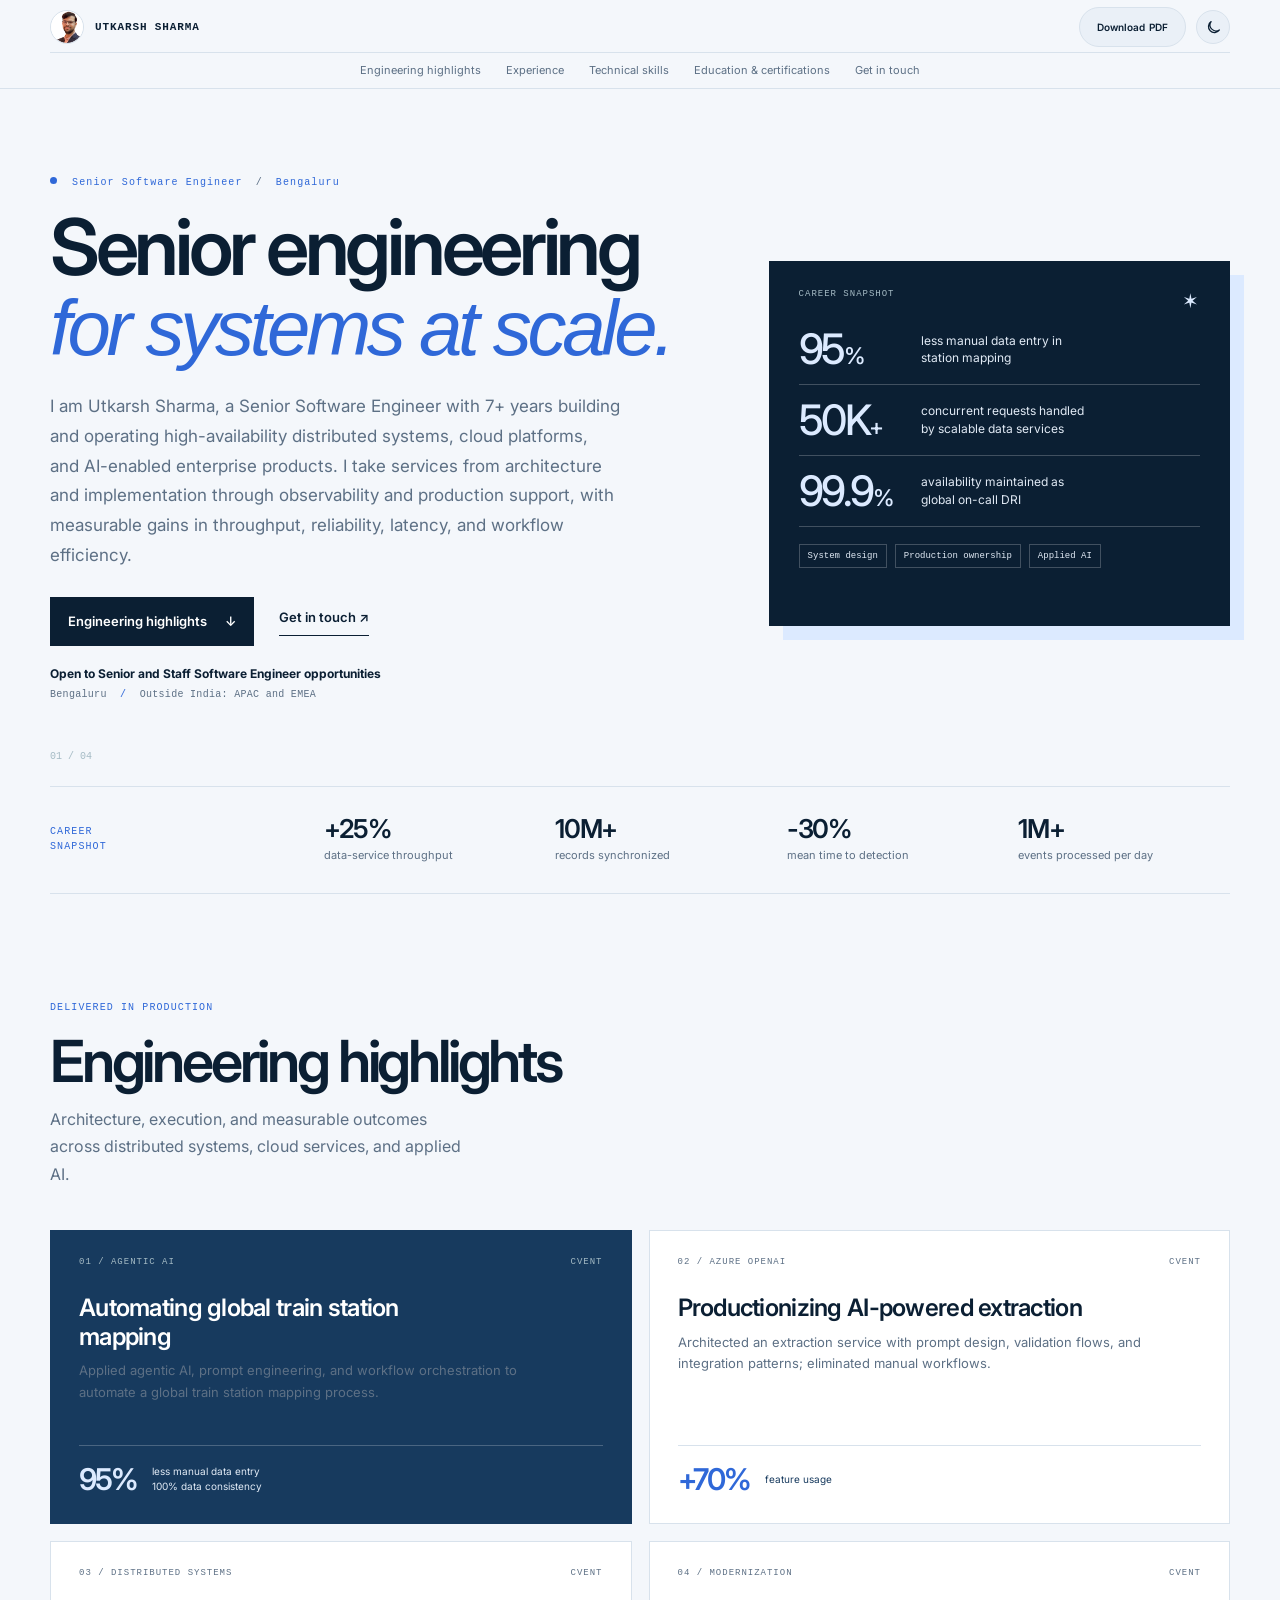
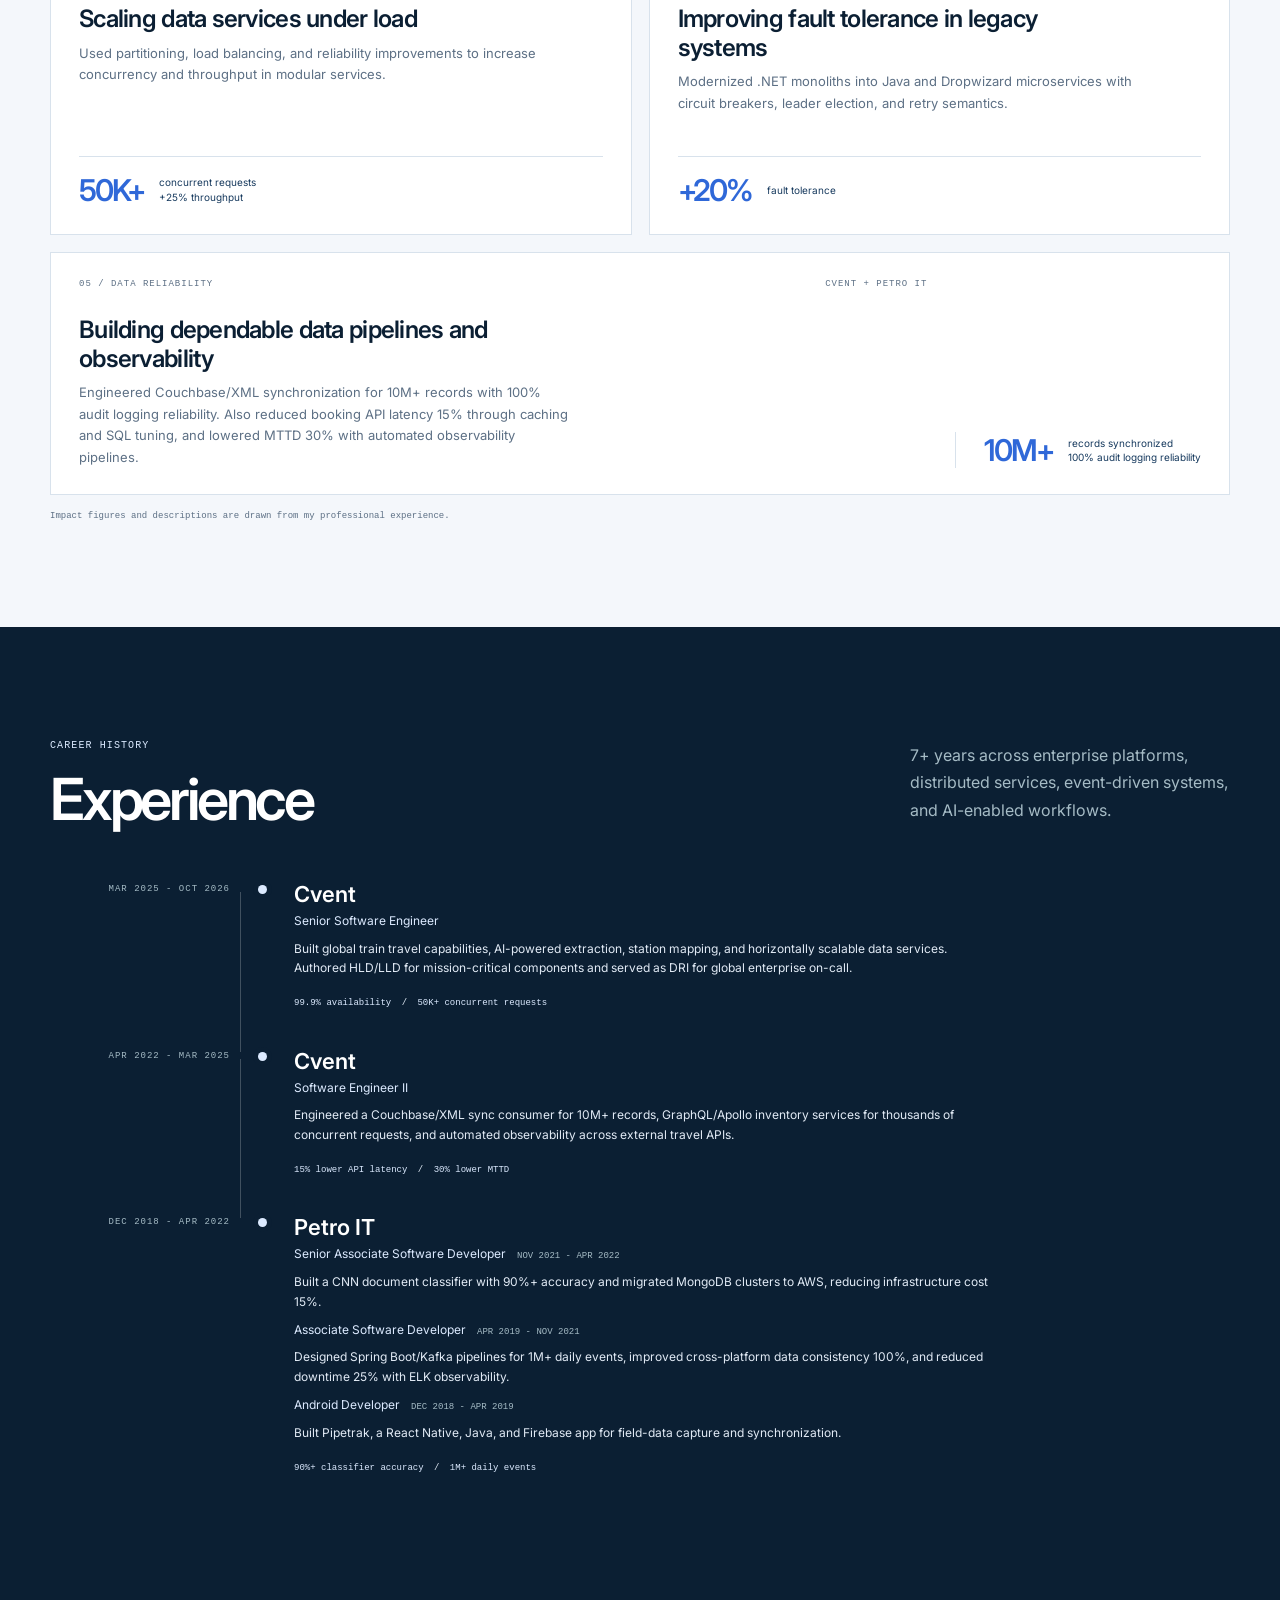
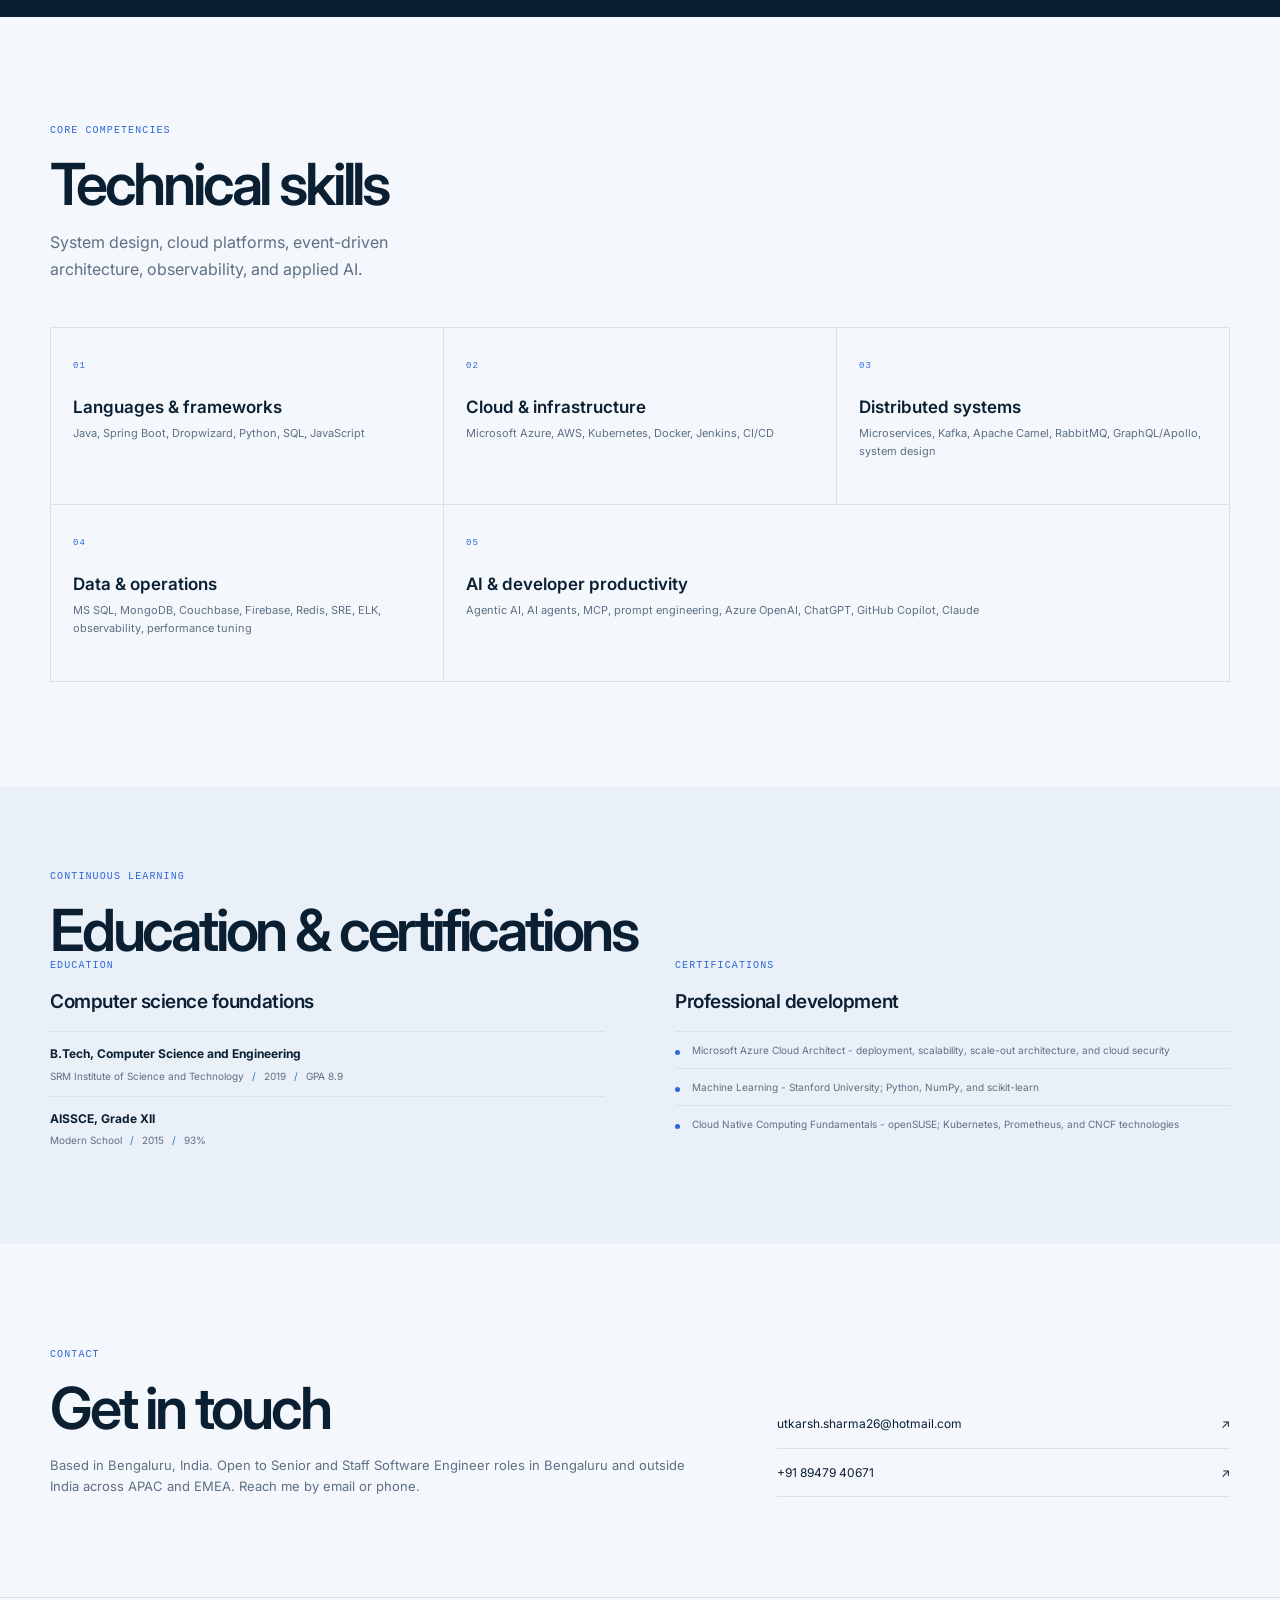
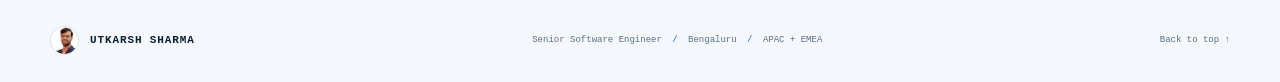
==== commit c7d7b2e9: "Add files via upload" ====
--- a/index.html
+++ b/index.html
@@ -6,6 +6,13 @@
   <meta name="theme-color" content="#f4f7fb">
   <meta name="description" content="Explore Utkarsh Sharma's portfolio in two presentations: the current Senior and Staff focused V2 and the original V1.">
   <title>Utkarsh Sharma | Portfolio</title>
+  <script>
+    (() => {
+      const path = window.location.pathname;
+      const base = path === "/index.html" ? "/" : path.endsWith("/index.html") ? path.slice(0, -10) : path.endsWith("/") ? path : path + "/";
+      window.location.replace(base + "v2/index.html");
+    })();
+  </script>
   <link rel="icon" type="image/svg+xml" href="favicon.svg">
   <style>
     :root{color-scheme:light;--paper:#f4f7fb;--surface:#fff;--ink:#0b1f33;--muted:#5d7085;--line:#d8e2ec;--blue:#2f68d8;--navy:#0b1f33;--pale:#e5eefb;--sans:Inter,-apple-system,BlinkMacSystemFont,"Segoe UI",Arial,sans-serif;--serif:Georgia,"Times New Roman",serif}
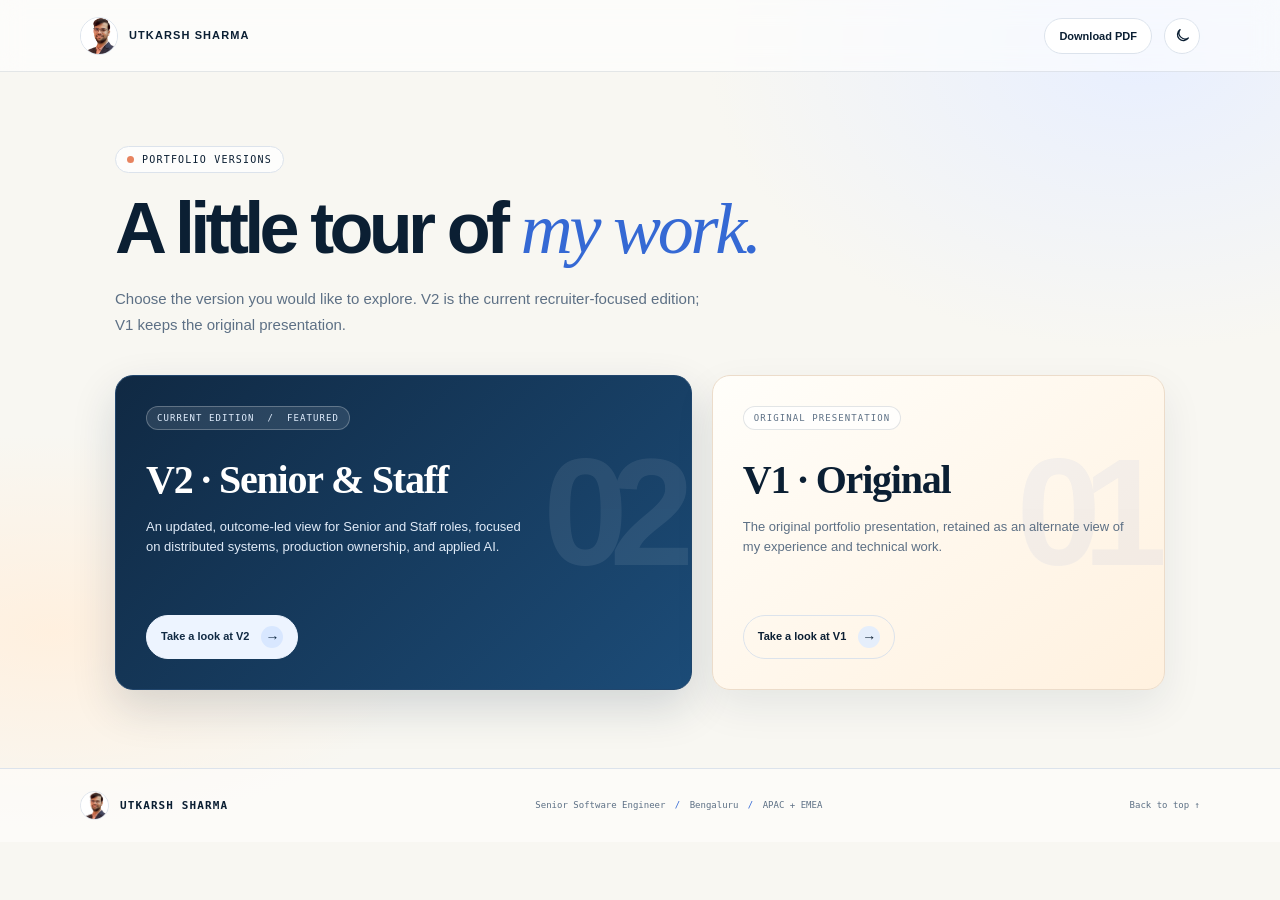
==== commit f3b63c8c: "Add files via upload" ====
--- a/index.html
+++ b/index.html
@@ -1,27 +1,31 @@
 <!doctype html>
-<html lang="en">
+<html lang="en" data-theme="light">
 <head>
   <meta charset="utf-8">
   <meta name="viewport" content="width=device-width, initial-scale=1">
   <meta name="theme-color" content="#f4f7fb">
+  <meta name="color-scheme" content="light dark">
   <meta name="description" content="Explore Utkarsh Sharma's portfolio in two presentations: the current Senior and Staff focused V2 and the original V1.">
   <title>Utkarsh Sharma | Portfolio</title>
   <script>
     (() => {
       const path = window.location.pathname;
-      const base = path === "/index.html" ? "/" : path.endsWith("/index.html") ? path.slice(0, -10) : path.endsWith("/") ? path : path + "/";
+      if (path.endsWith("/index.html")) return;
+      const base = path.endsWith("/") ? path : path + "/";
       window.location.replace(base + "v2/index.html");
     })();
   </script>
+  <script>try{const p=localStorage.getItem('portfolio-theme-preference');document.documentElement.dataset.theme=(p==='light'||p==='dark')?p:(matchMedia('(prefers-color-scheme: dark)').matches?'dark':'light')}catch(e){}</script>
   <link rel="icon" type="image/svg+xml" href="favicon.svg">
   <style>
     :root{color-scheme:light;--paper:#f4f7fb;--surface:#fff;--ink:#0b1f33;--muted:#5d7085;--line:#d8e2ec;--blue:#2f68d8;--navy:#0b1f33;--pale:#e5eefb;--sans:Inter,-apple-system,BlinkMacSystemFont,"Segoe UI",Arial,sans-serif;--serif:Georgia,"Times New Roman",serif}
     *{box-sizing:border-box}html{min-width:320px;background:var(--paper)}body{margin:0;background:var(--paper);color:var(--ink);font-family:var(--sans);font-size:16px;line-height:1.6}.skip-link{position:absolute;left:-9999px;top:8px;z-index:5;padding:9px 13px;background:#fff;color:var(--ink)}.skip-link:focus{left:16px;outline:3px solid var(--blue);outline-offset:3px}
-    .topbar{min-height:72px;padding:14px max(28px,calc((100vw - 1120px)/2));display:flex;align-items:center;justify-content:space-between;gap:20px;border-bottom:1px solid var(--line);background:rgba(255,255,255,.7)}.brand{display:flex;align-items:center;gap:11px;color:var(--ink);font-size:11px;font-weight:700;letter-spacing:.1em;text-decoration:none}.brand img{width:38px;height:38px;border:1px solid var(--line);border-radius:50%;object-fit:cover}.topbar-note,.eyebrow{color:var(--muted);font:500 10px ui-monospace,SFMono-Regular,Menlo,monospace;letter-spacing:.12em}
-    .shell{width:min(1050px,calc(100% - 48px));margin:0 auto}.intro{padding:82px 0 36px}.eyebrow{margin:0 0 18px;color:var(--blue)}h1{max-width:780px;margin:0;font:500 clamp(42px,7vw,72px)/1.03 var(--serif);letter-spacing:-.045em}.intro-copy{max-width:630px;margin:20px 0 0;color:var(--muted);font-size:16px;line-height:1.75}.choices{display:grid;grid-template-columns:1.12fr .88fr;gap:18px;padding-bottom:50px}.choice{min-height:300px;padding:29px 31px;display:flex;flex-direction:column;align-items:flex-start;border:1px solid var(--line);background:var(--surface)}.choice--featured{border-color:var(--navy);background:var(--navy);color:#fff}.choice-label{margin:0 0 30px;color:var(--muted);font:500 10px ui-monospace,SFMono-Regular,Menlo,monospace;letter-spacing:.12em}.choice--featured .choice-label{color:#c2d7f2}.choice h2{margin:0;font:500 clamp(28px,4vw,40px)/1.1 var(--serif);letter-spacing:-.03em}.choice p:not(.choice-label){max-width:450px;margin:15px 0 25px;color:var(--muted);font-size:14px}.choice--featured p:not(.choice-label){color:#d3e1f1}.choice-link{min-height:45px;margin-top:auto;padding:11px 17px;display:inline-flex;align-items:center;gap:18px;border:1px solid var(--line);color:var(--ink);font-size:12px;font-weight:650;text-decoration:none}.choice-link:hover{border-color:var(--blue);color:var(--blue)}.choice--featured .choice-link{border-color:#e0ebfb;background:#e0ebfb;color:var(--navy)}.choice--featured .choice-link:hover{background:#fff;border-color:#fff}.pdf-link{padding:18px 0 0;border-top:1px solid var(--line);color:var(--muted);font-size:13px}.pdf-link a{color:var(--ink);font-weight:600;text-underline-offset:3px}.footer{min-height:74px;margin-top:16px;padding:20px max(28px,calc((100vw - 1120px)/2));border-top:1px solid var(--line);color:var(--muted);font:10px ui-monospace,SFMono-Regular,Menlo,monospace}
+    .topbar{min-height:72px;padding:14px max(28px,calc((100vw - 1120px)/2));display:flex;align-items:center;justify-content:space-between;gap:20px;border-bottom:1px solid var(--line);background:rgba(255,255,255,.7)}.brand{display:flex;align-items:center;gap:11px;color:var(--ink);font-size:11px;font-weight:700;letter-spacing:.1em;text-decoration:none}.brand img{width:38px;height:38px;border:1px solid var(--line);border-radius:50%;object-fit:cover}.topbar-note,.eyebrow{color:var(--muted);font:500 10px ui-monospace,SFMono-Regular,Menlo,monospace;letter-spacing:.12em}.header-actions{display:flex;align-items:center;gap:12px}.pdf-button{display:inline-flex;align-items:center;min-height:36px;padding:0 14px;border:1px solid var(--line);border-radius:999px;background:var(--surface);color:var(--ink);font:600 11px var(--sans);text-decoration:none}.pdf-button:hover{border-color:var(--blue);color:var(--blue)}.theme-toggle{display:grid;place-items:center;width:36px;height:36px;padding:0;border:1px solid var(--line);border-radius:50%;background:var(--surface);color:var(--ink);cursor:pointer}.theme-toggle:hover{border-color:var(--blue);color:var(--blue)}.theme-toggle:focus-visible,.pdf-button:focus-visible,.brand:focus-visible,.choice-link:focus-visible,.footer a:focus-visible{outline:3px solid var(--blue);outline-offset:3px}.theme-toggle svg{width:17px;height:17px;fill:none;stroke:currentColor;stroke-width:1.7;stroke-linecap:round;stroke-linejoin:round}.theme-glyph-sun{display:none}html[data-theme=dark] .theme-glyph-moon{display:none}html[data-theme=dark] .theme-glyph-sun{display:block}.sr-only{position:absolute!important;width:1px;height:1px;padding:0;margin:-1px;overflow:hidden;clip:rect(0,0,0,0);white-space:nowrap;border:0}
+    .shell{width:min(1050px,calc(100% - 48px));margin:0 auto}.intro{padding:82px 0 36px}.eyebrow{margin:0 0 18px;color:var(--blue)}h1{max-width:780px;margin:0;font:500 clamp(42px,7vw,72px)/1.03 var(--serif);letter-spacing:-.045em}.intro-copy{max-width:630px;margin:20px 0 0;color:var(--muted);font-size:16px;line-height:1.75}.choices{display:grid;grid-template-columns:1.12fr .88fr;gap:18px;padding-bottom:50px}.choice{min-height:300px;padding:29px 31px;display:flex;flex-direction:column;align-items:flex-start;border:1px solid var(--line);background:var(--surface)}.choice--featured{border-color:var(--navy);background:var(--navy);color:#fff}.choice-label{margin:0 0 30px;color:var(--muted);font:500 10px ui-monospace,SFMono-Regular,Menlo,monospace;letter-spacing:.12em}.choice--featured .choice-label{color:#c2d7f2}.choice h2{margin:0;font:500 clamp(28px,4vw,40px)/1.1 var(--serif);letter-spacing:-.03em}.choice p:not(.choice-label){max-width:450px;margin:15px 0 25px;color:var(--muted);font-size:14px}.choice--featured p:not(.choice-label){color:#d3e1f1}.choice-link{min-height:45px;margin-top:auto;padding:11px 17px;display:inline-flex;align-items:center;gap:18px;border:1px solid var(--line);color:var(--ink);font-size:12px;font-weight:650;text-decoration:none}.choice-link:hover{border-color:var(--blue);color:var(--blue)}.choice--featured .choice-link{border-color:#e0ebfb;background:#e0ebfb;color:var(--navy)}.choice--featured .choice-link:hover{background:#fff;border-color:#fff}.footer{min-height:74px;margin-top:16px;padding:20px max(28px,calc((100vw - 1120px)/2));border-top:1px solid var(--line);color:var(--muted);font:10px ui-monospace,SFMono-Regular,Menlo,monospace}
     a:focus-visible{outline:3px solid var(--blue);outline-offset:4px}@media(max-width:700px){.topbar{min-height:62px;padding:10px 20px}.topbar-note{font-size:8px}.shell{width:min(100% - 36px,560px)}.intro{padding:58px 0 28px}.choices{grid-template-columns:1fr}.choice{min-height:255px;padding:24px}.choice-label{margin-bottom:23px}.footer{padding:18px 20px}}@media(prefers-reduced-motion:reduce){*,*::before,*::after{scroll-behavior:auto!important;transition-duration:.01ms!important}}
 
-    :root{--paper:#f8f7f2;--line:#dce3ec;--blue:#3569d4;--coral:#e7835f;--navy:#102943}
+    :root{color-scheme:light;--paper:#f8f7f2;--surface:#fff;--ink:#0b1f33;--muted:#5d7085;--line:#dce3ec;--blue:#3569d4;--coral:#e7835f;--navy:#102943;--pale:#e5eefb}
+    html[data-theme=dark]{color-scheme:dark;--paper:#0d1927;--surface:#142334;--ink:#edf5ff;--muted:#b2c2d4;--line:#34495f;--blue:#9fc2ff;--coral:#ffb494;--navy:#122942;--pale:#1e3854}
     body{background:radial-gradient(ellipse at 89% 6%,#e8efff 0,transparent 27rem),radial-gradient(ellipse at 4% 75%,#fff0df 0,transparent 24rem),var(--paper)}
     .topbar{position:relative;border-bottom-color:rgba(16,41,67,.1);background:rgba(255,255,255,.58);backdrop-filter:blur(12px)}
     .topbar-note{padding:7px 12px;border:1px solid var(--line);border-radius:999px;background:rgba(255,255,255,.8);color:var(--ink)}
@@ -47,25 +51,61 @@
     .choice-link span{display:grid;width:22px;height:22px;place-items:center;border-radius:50%;background:var(--pale);font-size:14px}
     .choice--featured .choice-link{border-color:#edf4ff;background:#edf4ff}
     .choice--featured .choice-link span{background:#d8e7ff}
-    .pdf-link{margin-top:4px;padding-top:20px}
-    .pdf-link a{color:var(--blue)}
-    .footer{margin-top:28px;background:rgba(255,255,255,.45)}
+    .pdf-link{display:none}
+    .footer{margin-top:28px;background:rgba(255,255,255,.45);display:flex;align-items:center;justify-content:space-between;gap:20px}.footer>span,.footer>a:last-child{color:var(--muted);font:9px ui-monospace,SFMono-Regular,Menlo,monospace;text-decoration:none}.footer .brand{color:var(--ink)}.footer .brand img{width:29px;height:29px}.footer i{font-style:normal;color:var(--blue);padding:0 4px}
+    html[data-theme=dark] body{background:radial-gradient(ellipse at 89% 6%,#1e3854 0,transparent 27rem),radial-gradient(ellipse at 4% 75%,#1b2d3e 0,transparent 24rem),var(--paper)}
+    html[data-theme=dark] .topbar,html[data-theme=dark] .footer{border-color:var(--line);background:rgba(13,25,39,.8)}
+    html[data-theme=dark] .topbar-note,html[data-theme=dark] .eyebrow{border-color:var(--line);background:rgba(20,35,52,.88);color:var(--ink)}
+    html[data-theme=dark] .choice:not(.choice--featured){border-color:var(--line);background:linear-gradient(145deg,#142334,#1b2b3d)}
+    html[data-theme=dark] .choice--featured{border-color:#345678;background:linear-gradient(135deg,#122942,#1b4268)}
+    html[data-theme=dark] .choice-label{border-color:#526a82;background:#20364b;color:#e5effa}
+    html[data-theme=dark] .choice--featured .choice-label{border-color:rgba(255,255,255,.32);background:rgba(255,255,255,.1);color:#f0f6ff}
+    html[data-theme=dark] .choice-link{border-color:var(--line);color:var(--ink)}
+    html[data-theme=dark] .choice-link span{border:1px solid #526f8b;background:#1e3854;color:#edf5ff}
+    html[data-theme=dark] .choice--featured .choice-link{border-color:#d5e6ff;background:#d5e6ff;color:#102943}
+    html[data-theme=dark] .choice--featured .choice-link span{border-color:#7896bc;background:#c4dcff;color:#102943}
+    html[data-theme=dark] .pdf-button,html[data-theme=dark] .theme-toggle{border-color:var(--line);background:var(--surface);color:var(--ink)}
     @media(hover:hover){.choice:hover{transform:translateY(-4px);box-shadow:0 22px 50px rgba(16,41,67,.14)}.choice--featured:hover{box-shadow:0 23px 52px rgba(16,41,67,.22)}}
-    @media(max-width:700px){.intro{padding-top:55px}.choice{min-height:270px;padding:24px}.choice:after{top:80px;right:13px;font-size:126px}.choice-label{margin-bottom:23px}}
+    @media(max-width:700px){.topbar{padding:10px 18px;gap:10px}.topbar-note{display:none}.header-actions{gap:8px}.pdf-button{min-height:32px;padding-inline:11px;font-size:10px}.theme-toggle{width:32px;height:32px}.intro{padding-top:55px}.choice{min-height:270px;padding:24px}.choice:after{top:80px;right:13px;font-size:126px}.choice-label{margin-bottom:23px}.footer{padding:18px;flex-wrap:wrap;gap:12px 16px}.footer>span{order:3;width:100%}}
     @media(prefers-reduced-motion:reduce){.choice{transition:none}}
+    @media(forced-colors:active){.choice,.choice--featured{border:1px solid CanvasText;background:Canvas;color:CanvasText;box-shadow:none}.choice-label,.choice--featured .choice-label{border-color:CanvasText;background:Canvas;color:CanvasText}.choice p:not(.choice-label){color:CanvasText}.choice-link,.choice--featured .choice-link{border:1px solid LinkText;background:Canvas;color:LinkText}.choice-link span,.choice--featured .choice-link span{border:1px solid LinkText;background:Canvas;color:LinkText}.skip-link:focus,.theme-toggle:focus-visible,.pdf-button:focus-visible,.choice-link:focus-visible{outline:3px solid Highlight;outline-offset:3px}}
   </style>
 </head>
 <body>
   <a class="skip-link" href="#main">Skip to portfolio choices</a>
-  <header class="topbar"><a class="brand" href="index.html"><img src="profile.png" alt=""><span>UTKARSH SHARMA</span></a><span class="topbar-note">PORTFOLIO</span></header>
+  <header class="topbar" id="top"><a class="brand" href="index.html"><img src="profile.png" alt=""><span>UTKARSH SHARMA</span></a><div class="header-actions"><a class="pdf-button" href="Utkarsh_Sharma_Portfolio.pdf" download>Download PDF</a><button class="theme-toggle" id="themeToggle" type="button" aria-label="Toggle color theme" aria-describedby="theme-hint" aria-pressed="false" title="Toggle light and dark theme"><svg class="theme-glyph-moon" viewBox="0 0 24 24" aria-hidden="true" focusable="false"><path d="M20.4 15.4A8.5 8.5 0 0 1 8.6 3.6 8.5 8.5 0 1 0 20.4 15.4Z"/></svg><svg class="theme-glyph-sun" viewBox="0 0 24 24" aria-hidden="true" focusable="false"><circle cx="12" cy="12" r="4"/><path d="M12 2v2m0 16v2M4.93 4.93l1.42 1.42m11.3 11.3 1.42 1.42M2 12h2m16 0h2M4.93 19.07l-1.42-1.42m11.3-11.3 1.42-1.42"/></svg></button><span id="theme-hint" class="sr-only">Toggle between light and dark themes. The theme follows your device preference unless you save a choice.</span><span id="theme-status" class="sr-only" role="status" aria-live="polite"></span></div></header>
   <main class="shell" id="main">
     <section class="intro" aria-labelledby="page-title"><p class="eyebrow">PORTFOLIO VERSIONS</p><h1 id="page-title">A little tour of <em>my work.</em></h1><p class="intro-copy">Choose the version you would like to explore. V2 is the current recruiter-focused edition; V1 keeps the original presentation.</p></section>
     <section class="choices" aria-label="Choose a portfolio version">
       <article class="choice choice--featured" aria-labelledby="v2-title"><p class="choice-label">CURRENT EDITION&nbsp; / &nbsp;FEATURED</p><h2 id="v2-title">V2 · Senior &amp; Staff</h2><p>An updated, outcome-led view for Senior and Staff roles, focused on distributed systems, production ownership, and applied AI.</p><a class="choice-link" href="v2/index.html">Take a look at V2 <span aria-hidden="true">&#8594;</span></a></article>
       <article class="choice" aria-labelledby="v1-title"><p class="choice-label">ORIGINAL PRESENTATION</p><h2 id="v1-title">V1 · Original</h2><p>The original portfolio presentation, retained as an alternate view of my experience and technical work.</p><a class="choice-link" href="v1/index.html">Take a look at V1 <span aria-hidden="true">&#8594;</span></a></article>
     </section>
-    <p class="pdf-link">Prefer a document? <a href="Utkarsh_Sharma_Portfolio.pdf" download>Download the combined portfolio PDF</a>.</p>
   </main>
-  <footer class="footer">UTKARSH SHARMA&nbsp; / &nbsp;PORTFOLIO&nbsp; / &nbsp;BENGALURU</footer>
+  <footer class="footer"><a class="brand" href="#top"><img src="profile.png" alt=""><span>UTKARSH SHARMA</span></a><span>Senior Software Engineer <i>/</i> Bengaluru <i>/</i> APAC + EMEA</span><a href="#top">Back to top &#8593;</a></footer>
+  <script>
+    (() => {
+      const toggle = document.getElementById('themeToggle');
+      const status = document.getElementById('theme-status');
+      let manuallySelected = false;
+      let theme = document.documentElement.dataset.theme;
+      const applyTheme = (next, announce = false) => {
+        theme = next;
+        document.documentElement.dataset.theme = theme;
+        document.documentElement.style.colorScheme = theme;
+        toggle.setAttribute('aria-pressed', String(theme === 'dark'));
+        if (announce) status.textContent = `${theme === 'dark' ? 'Dark' : 'Light'} theme selected.`;
+      };
+      toggle.addEventListener('click', () => {
+        const next = theme === 'dark' ? 'light' : 'dark';
+        manuallySelected = true;
+        try { localStorage.setItem('portfolio-theme-preference', next); } catch (error) {}
+        applyTheme(next, true);
+      });
+      const preference = window.matchMedia('(prefers-color-scheme: dark)');
+      try { manuallySelected = ['light', 'dark'].includes(localStorage.getItem('portfolio-theme-preference')); } catch (error) {}
+      preference.addEventListener('change', event => { if (!manuallySelected) applyTheme(event.matches ? 'dark' : 'light'); });
+      applyTheme(theme);
+    })();
+  </script>
 </body>
 </html>
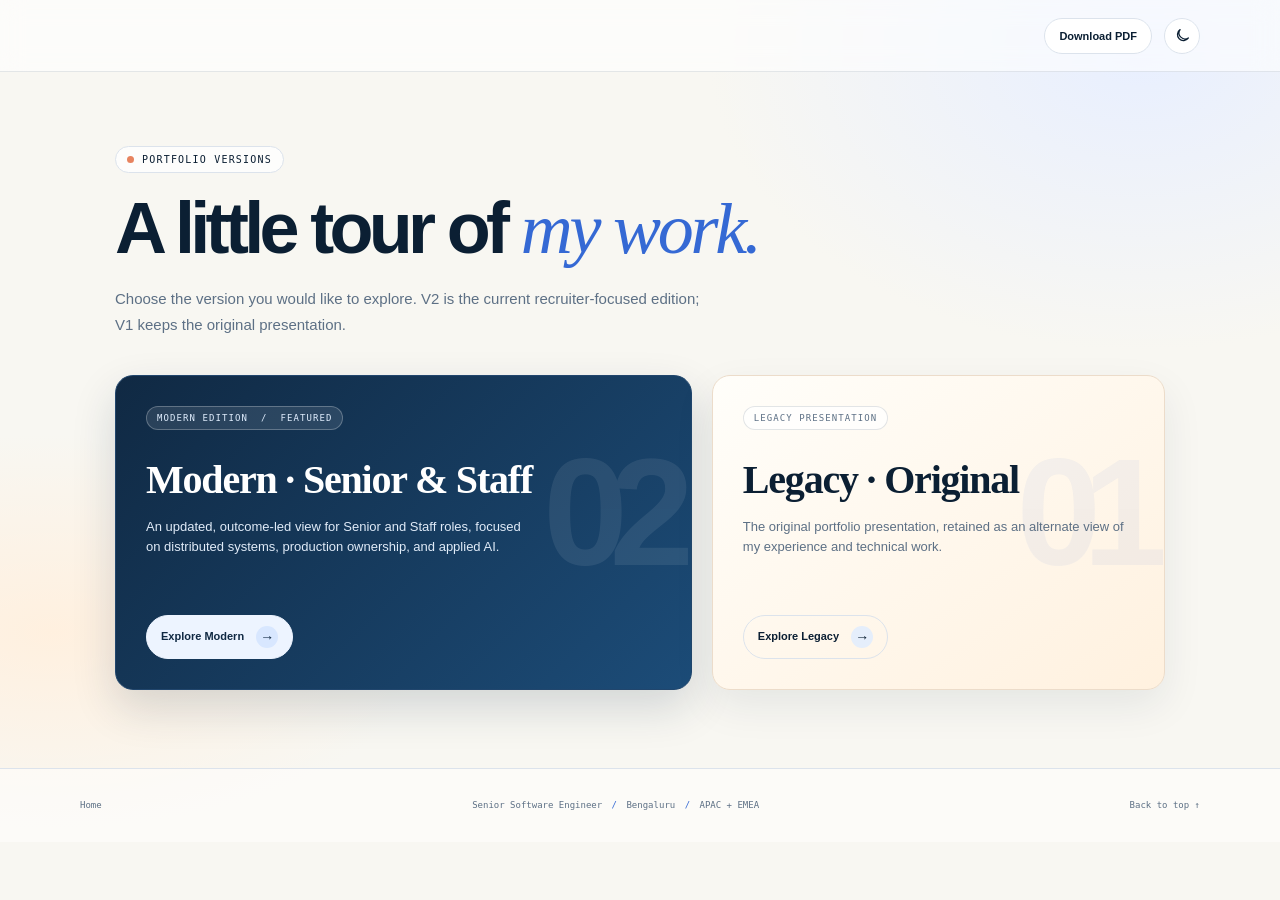
==== commit e537ac8b: "Add files via upload" ====
--- a/index.html
+++ b/index.html
@@ -20,7 +20,7 @@
   <style>
     :root{color-scheme:light;--paper:#f4f7fb;--surface:#fff;--ink:#0b1f33;--muted:#5d7085;--line:#d8e2ec;--blue:#2f68d8;--navy:#0b1f33;--pale:#e5eefb;--sans:Inter,-apple-system,BlinkMacSystemFont,"Segoe UI",Arial,sans-serif;--serif:Georgia,"Times New Roman",serif}
     *{box-sizing:border-box}html{min-width:320px;background:var(--paper)}body{margin:0;background:var(--paper);color:var(--ink);font-family:var(--sans);font-size:16px;line-height:1.6}.skip-link{position:absolute;left:-9999px;top:8px;z-index:5;padding:9px 13px;background:#fff;color:var(--ink)}.skip-link:focus{left:16px;outline:3px solid var(--blue);outline-offset:3px}
-    .topbar{min-height:72px;padding:14px max(28px,calc((100vw - 1120px)/2));display:flex;align-items:center;justify-content:space-between;gap:20px;border-bottom:1px solid var(--line);background:rgba(255,255,255,.7)}.brand{display:flex;align-items:center;gap:11px;color:var(--ink);font-size:11px;font-weight:700;letter-spacing:.1em;text-decoration:none}.brand img{width:38px;height:38px;border:1px solid var(--line);border-radius:50%;object-fit:cover}.topbar-note,.eyebrow{color:var(--muted);font:500 10px ui-monospace,SFMono-Regular,Menlo,monospace;letter-spacing:.12em}.header-actions{display:flex;align-items:center;gap:12px}.pdf-button{display:inline-flex;align-items:center;min-height:36px;padding:0 14px;border:1px solid var(--line);border-radius:999px;background:var(--surface);color:var(--ink);font:600 11px var(--sans);text-decoration:none}.pdf-button:hover{border-color:var(--blue);color:var(--blue)}.theme-toggle{display:grid;place-items:center;width:36px;height:36px;padding:0;border:1px solid var(--line);border-radius:50%;background:var(--surface);color:var(--ink);cursor:pointer}.theme-toggle:hover{border-color:var(--blue);color:var(--blue)}.theme-toggle:focus-visible,.pdf-button:focus-visible,.brand:focus-visible,.choice-link:focus-visible,.footer a:focus-visible{outline:3px solid var(--blue);outline-offset:3px}.theme-toggle svg{width:17px;height:17px;fill:none;stroke:currentColor;stroke-width:1.7;stroke-linecap:round;stroke-linejoin:round}.theme-glyph-sun{display:none}html[data-theme=dark] .theme-glyph-moon{display:none}html[data-theme=dark] .theme-glyph-sun{display:block}.sr-only{position:absolute!important;width:1px;height:1px;padding:0;margin:-1px;overflow:hidden;clip:rect(0,0,0,0);white-space:nowrap;border:0}
+    .topbar{min-height:72px;padding:14px max(28px,calc((100vw - 1120px)/2));display:flex;align-items:center;justify-content:flex-end;gap:20px;border-bottom:1px solid var(--line);background:rgba(255,255,255,.7)}.brand{display:flex;align-items:center;gap:11px;color:var(--ink);font-size:11px;font-weight:700;letter-spacing:.1em;text-decoration:none}.brand img{width:38px;height:38px;border:1px solid var(--line);border-radius:50%;object-fit:cover}.topbar-note,.eyebrow{color:var(--muted);font:500 10px ui-monospace,SFMono-Regular,Menlo,monospace;letter-spacing:.12em}.header-actions{display:flex;align-items:center;gap:12px}.pdf-button{display:inline-flex;align-items:center;min-height:36px;padding:0 14px;border:1px solid var(--line);border-radius:999px;background:var(--surface);color:var(--ink);font:600 11px var(--sans);text-decoration:none}.pdf-button:hover{border-color:var(--blue);color:var(--blue)}.theme-toggle{display:grid;place-items:center;width:36px;height:36px;padding:0;border:1px solid var(--line);border-radius:50%;background:var(--surface);color:var(--ink);cursor:pointer}.theme-toggle:hover{border-color:var(--blue);color:var(--blue)}.theme-toggle:focus-visible,.pdf-button:focus-visible,.brand:focus-visible,.choice-link:focus-visible,.footer a:focus-visible{outline:3px solid var(--blue);outline-offset:3px}.theme-toggle svg{width:17px;height:17px;fill:none;stroke:currentColor;stroke-width:1.7;stroke-linecap:round;stroke-linejoin:round}.theme-glyph-sun{display:none}html[data-theme=dark] .theme-glyph-moon{display:none}html[data-theme=dark] .theme-glyph-sun{display:block}.sr-only{position:absolute!important;width:1px;height:1px;padding:0;margin:-1px;overflow:hidden;clip:rect(0,0,0,0);white-space:nowrap;border:0}
     .shell{width:min(1050px,calc(100% - 48px));margin:0 auto}.intro{padding:82px 0 36px}.eyebrow{margin:0 0 18px;color:var(--blue)}h1{max-width:780px;margin:0;font:500 clamp(42px,7vw,72px)/1.03 var(--serif);letter-spacing:-.045em}.intro-copy{max-width:630px;margin:20px 0 0;color:var(--muted);font-size:16px;line-height:1.75}.choices{display:grid;grid-template-columns:1.12fr .88fr;gap:18px;padding-bottom:50px}.choice{min-height:300px;padding:29px 31px;display:flex;flex-direction:column;align-items:flex-start;border:1px solid var(--line);background:var(--surface)}.choice--featured{border-color:var(--navy);background:var(--navy);color:#fff}.choice-label{margin:0 0 30px;color:var(--muted);font:500 10px ui-monospace,SFMono-Regular,Menlo,monospace;letter-spacing:.12em}.choice--featured .choice-label{color:#c2d7f2}.choice h2{margin:0;font:500 clamp(28px,4vw,40px)/1.1 var(--serif);letter-spacing:-.03em}.choice p:not(.choice-label){max-width:450px;margin:15px 0 25px;color:var(--muted);font-size:14px}.choice--featured p:not(.choice-label){color:#d3e1f1}.choice-link{min-height:45px;margin-top:auto;padding:11px 17px;display:inline-flex;align-items:center;gap:18px;border:1px solid var(--line);color:var(--ink);font-size:12px;font-weight:650;text-decoration:none}.choice-link:hover{border-color:var(--blue);color:var(--blue)}.choice--featured .choice-link{border-color:#e0ebfb;background:#e0ebfb;color:var(--navy)}.choice--featured .choice-link:hover{background:#fff;border-color:#fff}.footer{min-height:74px;margin-top:16px;padding:20px max(28px,calc((100vw - 1120px)/2));border-top:1px solid var(--line);color:var(--muted);font:10px ui-monospace,SFMono-Regular,Menlo,monospace}
     a:focus-visible{outline:3px solid var(--blue);outline-offset:4px}@media(max-width:700px){.topbar{min-height:62px;padding:10px 20px}.topbar-note{font-size:8px}.shell{width:min(100% - 36px,560px)}.intro{padding:58px 0 28px}.choices{grid-template-columns:1fr}.choice{min-height:255px;padding:24px}.choice-label{margin-bottom:23px}.footer{padding:18px 20px}}@media(prefers-reduced-motion:reduce){*,*::before,*::after{scroll-behavior:auto!important;transition-duration:.01ms!important}}
 
@@ -52,7 +52,7 @@
     .choice--featured .choice-link{border-color:#edf4ff;background:#edf4ff}
     .choice--featured .choice-link span{background:#d8e7ff}
     .pdf-link{display:none}
-    .footer{margin-top:28px;background:rgba(255,255,255,.45);display:flex;align-items:center;justify-content:space-between;gap:20px}.footer>span,.footer>a:last-child{color:var(--muted);font:9px ui-monospace,SFMono-Regular,Menlo,monospace;text-decoration:none}.footer .brand{color:var(--ink)}.footer .brand img{width:29px;height:29px}.footer i{font-style:normal;color:var(--blue);padding:0 4px}
+    .footer{margin-top:28px;background:rgba(255,255,255,.45);display:flex;align-items:center;justify-content:space-between;gap:20px}.footer>span,.footer>a:last-child,.footer-home{color:var(--muted);font:9px ui-monospace,SFMono-Regular,Menlo,monospace;text-decoration:none}.footer i{font-style:normal;color:var(--blue);padding:0 4px}
     html[data-theme=dark] body{background:radial-gradient(ellipse at 89% 6%,#1e3854 0,transparent 27rem),radial-gradient(ellipse at 4% 75%,#1b2d3e 0,transparent 24rem),var(--paper)}
     html[data-theme=dark] .topbar,html[data-theme=dark] .footer{border-color:var(--line);background:rgba(13,25,39,.8)}
     html[data-theme=dark] .topbar-note,html[data-theme=dark] .eyebrow{border-color:var(--line);background:rgba(20,35,52,.88);color:var(--ink)}
@@ -73,15 +73,15 @@
 </head>
 <body>
   <a class="skip-link" href="#main">Skip to portfolio choices</a>
-  <header class="topbar" id="top"><a class="brand" href="index.html"><img src="profile.png" alt=""><span>UTKARSH SHARMA</span></a><div class="header-actions"><a class="pdf-button" href="Utkarsh_Sharma_Portfolio.pdf" download>Download PDF</a><button class="theme-toggle" id="themeToggle" type="button" aria-label="Toggle color theme" aria-describedby="theme-hint" aria-pressed="false" title="Toggle light and dark theme"><svg class="theme-glyph-moon" viewBox="0 0 24 24" aria-hidden="true" focusable="false"><path d="M20.4 15.4A8.5 8.5 0 0 1 8.6 3.6 8.5 8.5 0 1 0 20.4 15.4Z"/></svg><svg class="theme-glyph-sun" viewBox="0 0 24 24" aria-hidden="true" focusable="false"><circle cx="12" cy="12" r="4"/><path d="M12 2v2m0 16v2M4.93 4.93l1.42 1.42m11.3 11.3 1.42 1.42M2 12h2m16 0h2M4.93 19.07l-1.42-1.42m11.3-11.3 1.42-1.42"/></svg></button><span id="theme-hint" class="sr-only">Toggle between light and dark themes. The theme follows your device preference unless you save a choice.</span><span id="theme-status" class="sr-only" role="status" aria-live="polite"></span></div></header>
+  <header class="topbar" id="top"><div class="header-actions"><a class="pdf-button" href="Utkarsh_Sharma_Portfolio.pdf" download>Download PDF</a><button class="theme-toggle" id="themeToggle" type="button" aria-label="Toggle color theme" aria-describedby="theme-hint" aria-pressed="false" title="Toggle light and dark theme"><svg class="theme-glyph-moon" viewBox="0 0 24 24" aria-hidden="true" focusable="false"><path d="M20.4 15.4A8.5 8.5 0 0 1 8.6 3.6 8.5 8.5 0 1 0 20.4 15.4Z"/></svg><svg class="theme-glyph-sun" viewBox="0 0 24 24" aria-hidden="true" focusable="false"><circle cx="12" cy="12" r="4"/><path d="M12 2v2m0 16v2M4.93 4.93l1.42 1.42m11.3 11.3 1.42 1.42M2 12h2m16 0h2M4.93 19.07l-1.42-1.42m11.3-11.3 1.42-1.42"/></svg></button><span id="theme-hint" class="sr-only">Toggle between light and dark themes. The theme follows your device preference unless you save a choice.</span><span id="theme-status" class="sr-only" role="status" aria-live="polite"></span></div></header>
   <main class="shell" id="main">
     <section class="intro" aria-labelledby="page-title"><p class="eyebrow">PORTFOLIO VERSIONS</p><h1 id="page-title">A little tour of <em>my work.</em></h1><p class="intro-copy">Choose the version you would like to explore. V2 is the current recruiter-focused edition; V1 keeps the original presentation.</p></section>
     <section class="choices" aria-label="Choose a portfolio version">
-      <article class="choice choice--featured" aria-labelledby="v2-title"><p class="choice-label">CURRENT EDITION&nbsp; / &nbsp;FEATURED</p><h2 id="v2-title">V2 · Senior &amp; Staff</h2><p>An updated, outcome-led view for Senior and Staff roles, focused on distributed systems, production ownership, and applied AI.</p><a class="choice-link" href="v2/index.html">Take a look at V2 <span aria-hidden="true">&#8594;</span></a></article>
-      <article class="choice" aria-labelledby="v1-title"><p class="choice-label">ORIGINAL PRESENTATION</p><h2 id="v1-title">V1 · Original</h2><p>The original portfolio presentation, retained as an alternate view of my experience and technical work.</p><a class="choice-link" href="v1/index.html">Take a look at V1 <span aria-hidden="true">&#8594;</span></a></article>
+      <article class="choice choice--featured" aria-labelledby="v2-title"><p class="choice-label">MODERN EDITION&nbsp; / &nbsp;FEATURED</p><h2 id="v2-title">Modern · Senior &amp; Staff</h2><p>An updated, outcome-led view for Senior and Staff roles, focused on distributed systems, production ownership, and applied AI.</p><a class="choice-link" href="v2/index.html">Explore Modern <span aria-hidden="true">&#8594;</span></a></article>
+      <article class="choice" aria-labelledby="v1-title"><p class="choice-label">LEGACY PRESENTATION</p><h2 id="v1-title">Legacy · Original</h2><p>The original portfolio presentation, retained as an alternate view of my experience and technical work.</p><a class="choice-link" href="v1/index.html">Explore Legacy <span aria-hidden="true">&#8594;</span></a></article>
     </section>
   </main>
-  <footer class="footer"><a class="brand" href="#top"><img src="profile.png" alt=""><span>UTKARSH SHARMA</span></a><span>Senior Software Engineer <i>/</i> Bengaluru <i>/</i> APAC + EMEA</span><a href="#top">Back to top &#8593;</a></footer>
+  <footer class="footer"><a class="footer-home" href="index.html">Home</a><span>Senior Software Engineer <i>/</i> Bengaluru <i>/</i> APAC + EMEA</span><a href="#top">Back to top &#8593;</a></footer>
   <script>
     (() => {
       const toggle = document.getElementById('themeToggle');
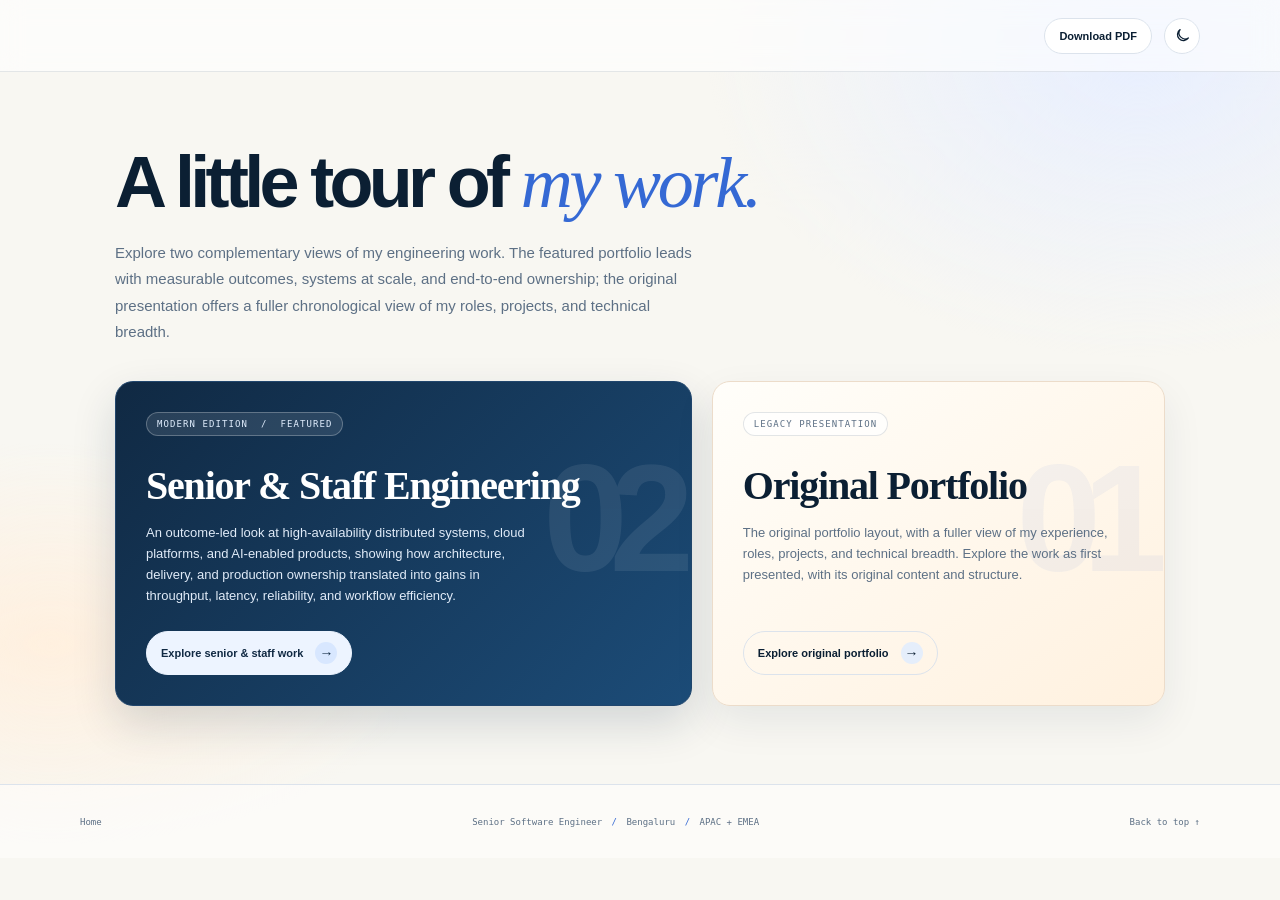
==== commit 79dc9e3a: "Add files via upload" ====
--- a/index.html
+++ b/index.html
@@ -5,7 +5,7 @@
   <meta name="viewport" content="width=device-width, initial-scale=1">
   <meta name="theme-color" content="#f4f7fb">
   <meta name="color-scheme" content="light dark">
-  <meta name="description" content="Explore Utkarsh Sharma's portfolio in two presentations: the current Senior and Staff focused V2 and the original V1.">
+  <meta name="description" content="Explore two perspectives on Utkarsh Sharma's engineering work: a focused portfolio highlighting systems at scale and measurable outcomes, and the original chronological presentation.">
   <title>Utkarsh Sharma | Portfolio</title>
   <script>
     (() => {
@@ -75,10 +75,10 @@
   <a class="skip-link" href="#main">Skip to portfolio choices</a>
   <header class="topbar" id="top"><div class="header-actions"><a class="pdf-button" href="Utkarsh_Sharma_Portfolio.pdf" download>Download PDF</a><button class="theme-toggle" id="themeToggle" type="button" aria-label="Toggle color theme" aria-describedby="theme-hint" aria-pressed="false" title="Toggle light and dark theme"><svg class="theme-glyph-moon" viewBox="0 0 24 24" aria-hidden="true" focusable="false"><path d="M20.4 15.4A8.5 8.5 0 0 1 8.6 3.6 8.5 8.5 0 1 0 20.4 15.4Z"/></svg><svg class="theme-glyph-sun" viewBox="0 0 24 24" aria-hidden="true" focusable="false"><circle cx="12" cy="12" r="4"/><path d="M12 2v2m0 16v2M4.93 4.93l1.42 1.42m11.3 11.3 1.42 1.42M2 12h2m16 0h2M4.93 19.07l-1.42-1.42m11.3-11.3 1.42-1.42"/></svg></button><span id="theme-hint" class="sr-only">Toggle between light and dark themes. The theme follows your device preference unless you save a choice.</span><span id="theme-status" class="sr-only" role="status" aria-live="polite"></span></div></header>
   <main class="shell" id="main">
-    <section class="intro" aria-labelledby="page-title"><p class="eyebrow">PORTFOLIO VERSIONS</p><h1 id="page-title">A little tour of <em>my work.</em></h1><p class="intro-copy">Choose the version you would like to explore. V2 is the current recruiter-focused edition; V1 keeps the original presentation.</p></section>
-    <section class="choices" aria-label="Choose a portfolio version">
-      <article class="choice choice--featured" aria-labelledby="v2-title"><p class="choice-label">MODERN EDITION&nbsp; / &nbsp;FEATURED</p><h2 id="v2-title">Modern · Senior &amp; Staff</h2><p>An updated, outcome-led view for Senior and Staff roles, focused on distributed systems, production ownership, and applied AI.</p><a class="choice-link" href="v2/index.html">Explore Modern <span aria-hidden="true">&#8594;</span></a></article>
-      <article class="choice" aria-labelledby="v1-title"><p class="choice-label">LEGACY PRESENTATION</p><h2 id="v1-title">Legacy · Original</h2><p>The original portfolio presentation, retained as an alternate view of my experience and technical work.</p><a class="choice-link" href="v1/index.html">Explore Legacy <span aria-hidden="true">&#8594;</span></a></article>
+    <section class="intro" aria-labelledby="page-title"><h1 id="page-title">A little tour of <em>my work.</em></h1><p class="intro-copy">Explore two complementary views of my engineering work. The featured portfolio leads with measurable outcomes, systems at scale, and end-to-end ownership; the original presentation offers a fuller chronological view of my roles, projects, and technical breadth.</p></section>
+    <section class="choices" aria-label="Choose a portfolio presentation">
+      <article class="choice choice--featured" aria-labelledby="featured-title"><p class="choice-label">MODERN EDITION&nbsp; / &nbsp;FEATURED</p><h2 id="featured-title">Senior &amp; Staff Engineering</h2><p>An outcome-led look at high-availability distributed systems, cloud platforms, and AI-enabled products, showing how architecture, delivery, and production ownership translated into gains in throughput, latency, reliability, and workflow efficiency.</p><a class="choice-link" href="v2/index.html">Explore senior &amp; staff work <span aria-hidden="true">&#8594;</span></a></article>
+      <article class="choice" aria-labelledby="original-title"><p class="choice-label">LEGACY PRESENTATION</p><h2 id="original-title">Original Portfolio</h2><p>The original portfolio layout, with a fuller view of my experience, roles, projects, and technical breadth. Explore the work as first presented, with its original content and structure.</p><a class="choice-link" href="v1/index.html">Explore original portfolio <span aria-hidden="true">&#8594;</span></a></article>
     </section>
   </main>
   <footer class="footer"><a class="footer-home" href="index.html">Home</a><span>Senior Software Engineer <i>/</i> Bengaluru <i>/</i> APAC + EMEA</span><a href="#top">Back to top &#8593;</a></footer>
